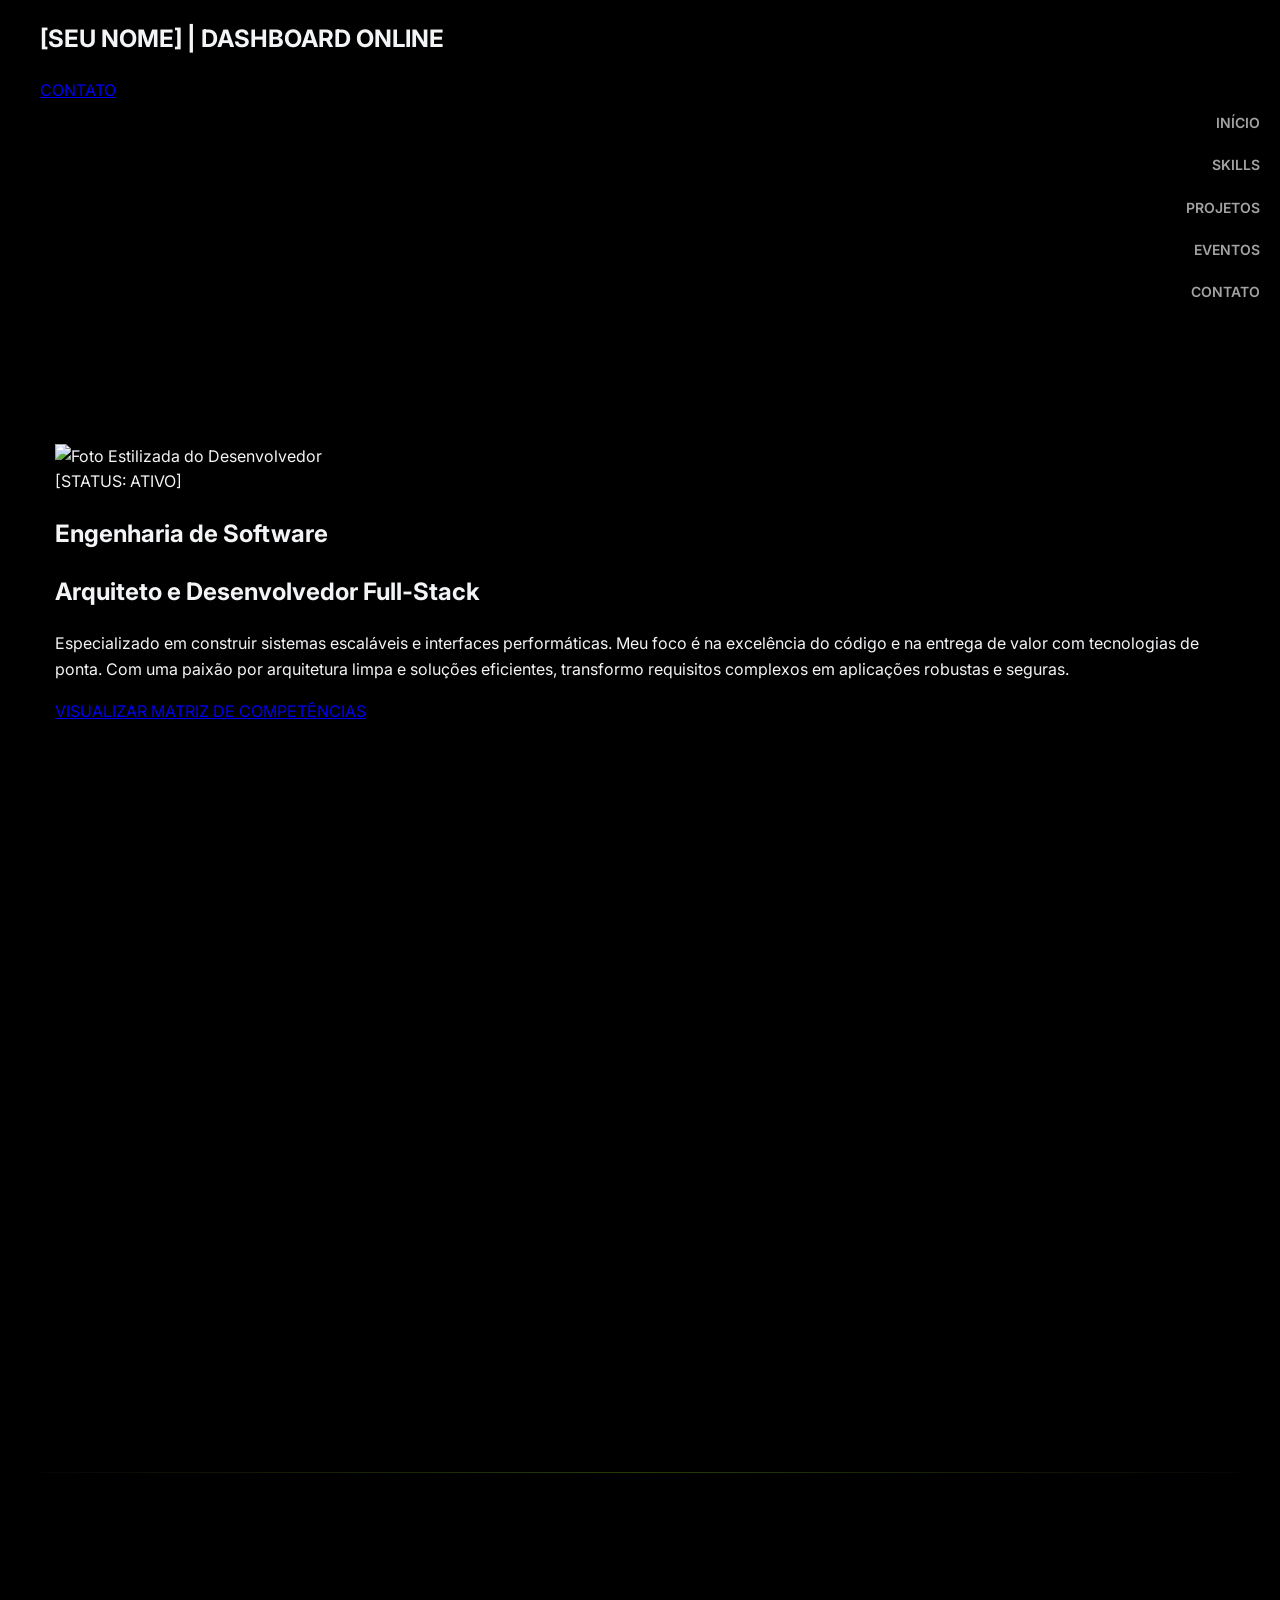
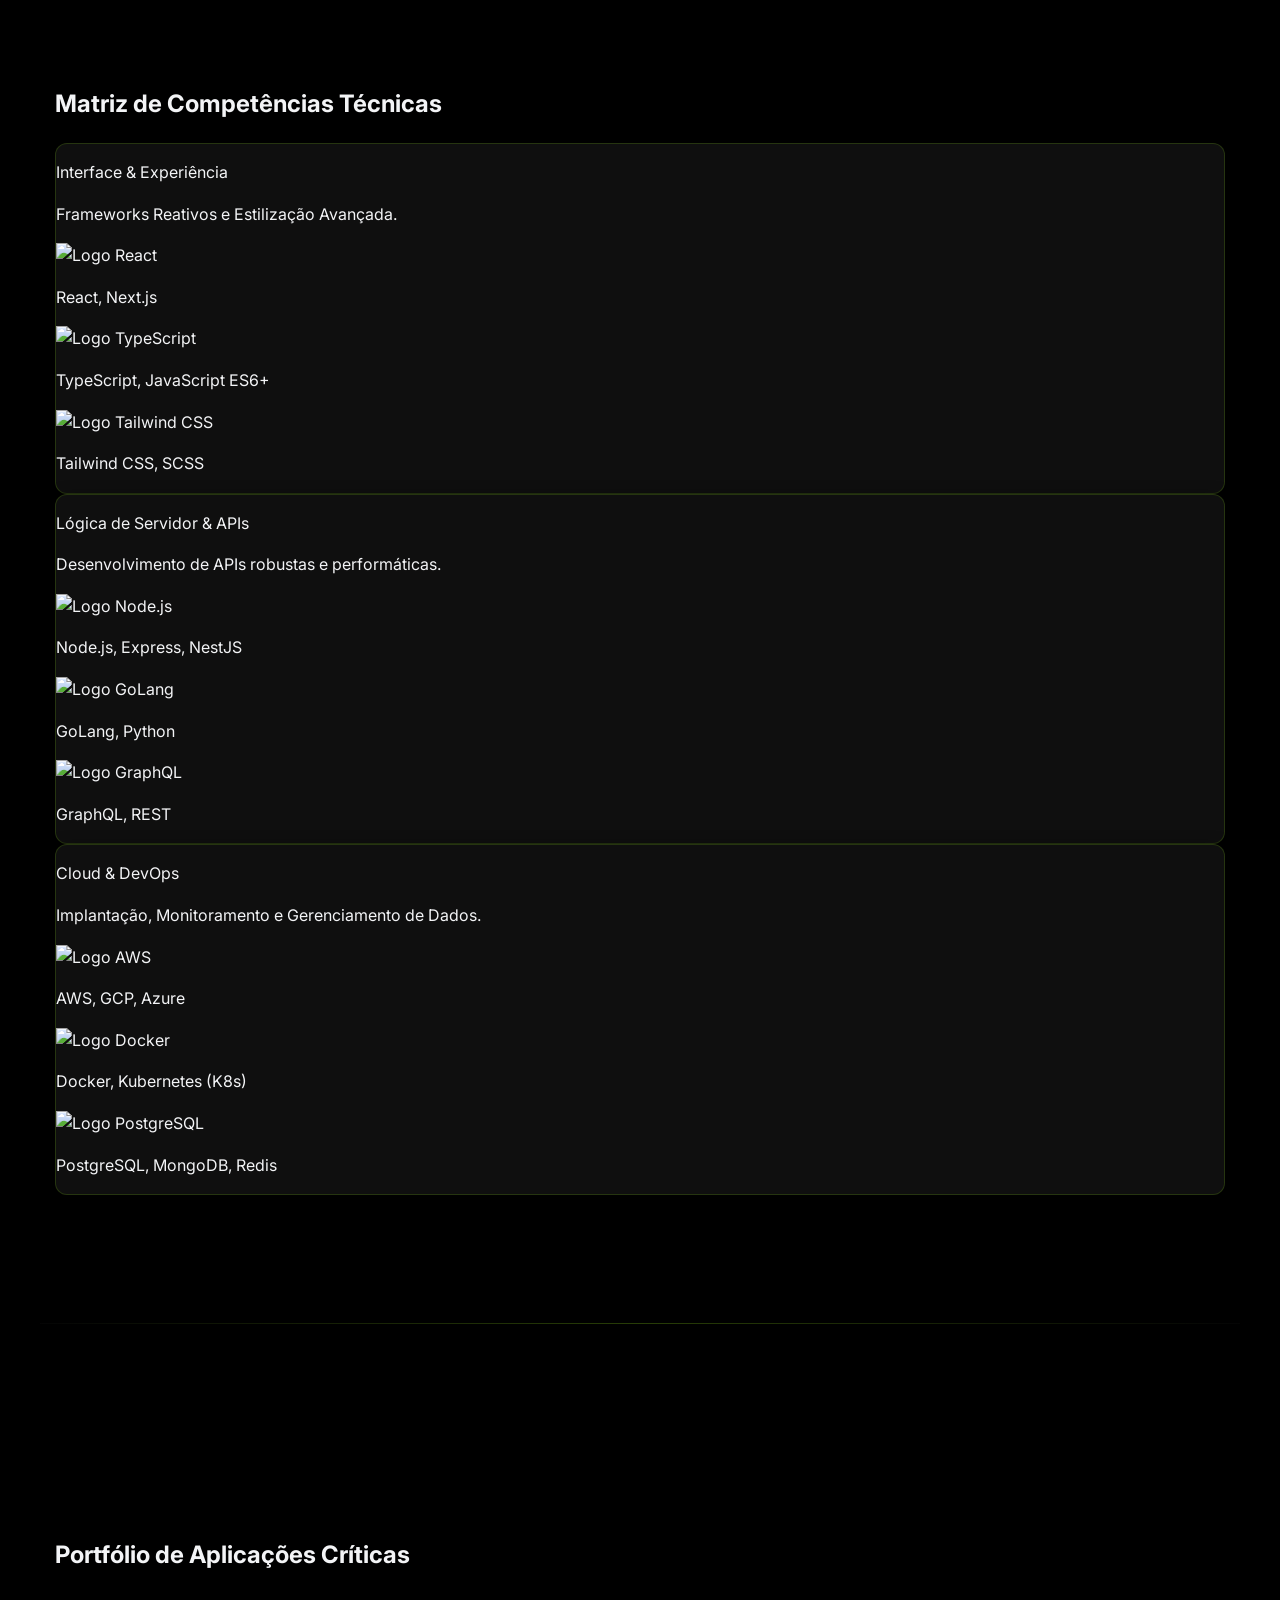
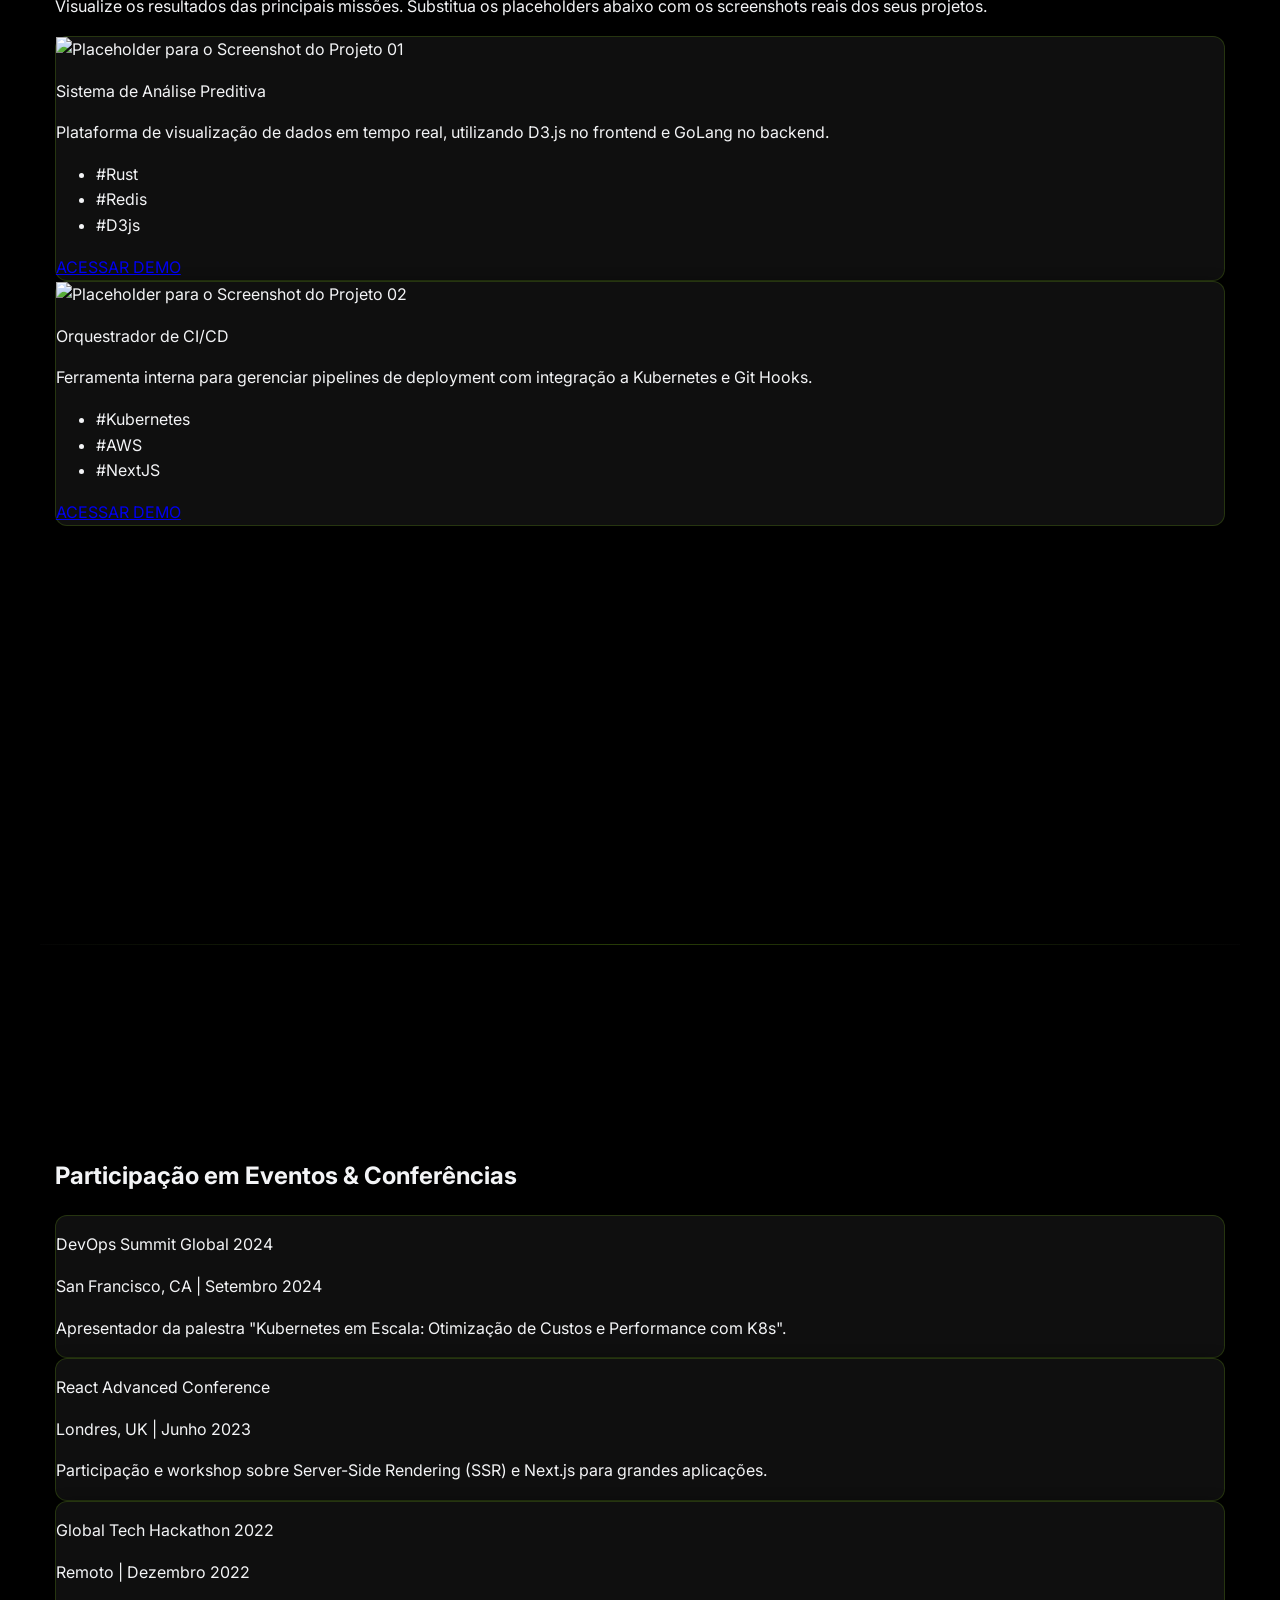
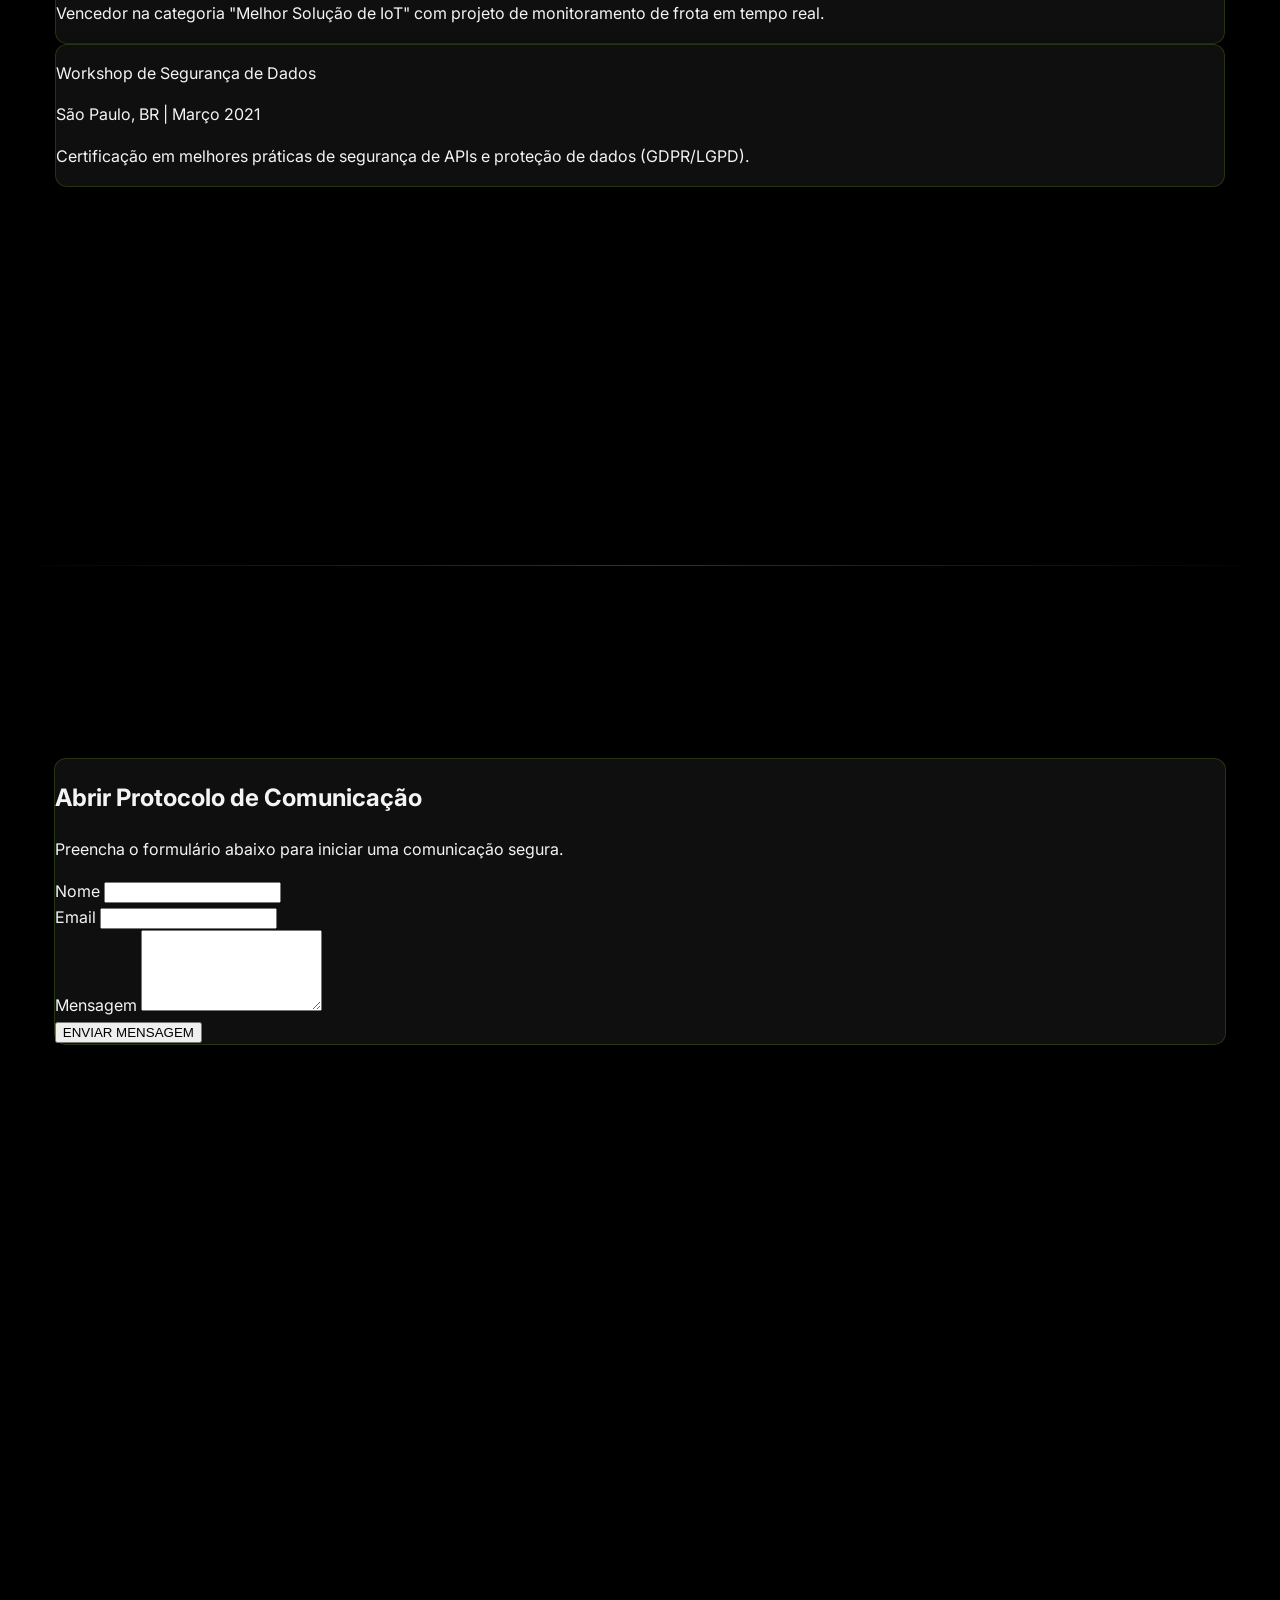
==== index.html @ 8cf6b031 "Create new index page for apps portfolio." ====
﻿<!DOCTYPE html>
<html lang="pt-BR" class="scroll-smooth">
<head>
    <meta charset="UTF-8">
    <meta name="viewport" content="width=device-width, initial-scale=1.0">
    <title>Neo-Dashboard Minimalista - [Seu Nome]</title>
    <!-- Carrega o Tailwind CSS CDN -->
    <script src="https://cdn.tailwindcss.com"></script>
    <!-- Configuração do Tailwind para Cores e Fonte Moderna -->
    <script>
        tailwind.config = {
            theme: {
                extend: {
                    colors: {
                        'bg-deep-black': '#000000',     // Fundo Principal (Preto Profundo)
                        'bg-card-dark': '#0F0F0F',      // Fundo do Card (Cinza Ultra Escuro)
                        'accent-lime': '#84CC16',       // Destaque Primário (Verde Limão Vívido)
                        'accent-yellow': '#FBBF24',     // Destaque Secundário (Âmbar/Dourado)
                        'text-light': '#F3F4F6',        // Texto Principal (Quase Branco)
                        'text-muted': '#A3A3A3',        // Texto Secundário/Muted
                    },
                    fontFamily: {
                        // Fonte clean e moderna
                        sans: ['Inter', 'sans-serif'],
                    },
                    boxShadow: {
                        // Sombra sutil para dar profundidade aos cards
                        'custom': '0 4px 15px rgba(0, 0, 0, 0.6)',
                        'lime-glow': '0 0 10px rgba(132, 204, 22, 0.5)',
                    },
                    keyframes: {
                        pulseEffect: {
                            '0%, 100%': { 'opacity': '1' },
                            '50%': { 'opacity': '0.7' },
                        },
                    },
                    animation: {
                        'pulse-slow': 'pulseEffect 4s cubic-bezier(0.4, 0, 0.6, 1) infinite',
                    }
                }
            }
        }
    </script>
    <!-- Carrega a fonte Inter do Google Fonts -->
    <link href="https://fonts.googleapis.com/css2?family=Inter:wght@300;400;700;900&display=swap" rel="stylesheet">
    <!-- Ícones Lucide (Ainda usados para ícones gerais de seção) -->
    <script src="https://unpkg.com/lucide@latest"></script>
    <style>
        /* Estilos Globais */
        body {
            font-family: 'Inter', sans-serif;
            background-color: #000000; /* Deep Black */
            color: #F3F4F6;
            line-height: 1.6;
            overflow-x: hidden;
        }

        /* Estilo para a Seção */
        .dashboard-section {
            min-height: 100vh;
            padding: 8rem 1rem 4rem 1rem;
            position: relative;
        }
        
        /* Contêiner de Conteúdo Central */
        .content-container {
            max-width: 1200px;
            width: 95%;
            margin: 0 auto;
        }

        /* Card Principal/Componente */
        .data-card {
            background-color: #0F0F0F; /* Card Dark */
            border: 1px solid rgba(132, 204, 22, 0.2); /* Lime border sutil */
            border-radius: 12px;
            box-shadow: 0 4px 15px rgba(0, 0, 0, 0.6);
            transition: transform 0.3s, box-shadow 0.3s;
        }
        .data-card:hover {
            transform: translateY(-2px);
            box-shadow: 0 6px 20px rgba(132, 204, 22, 0.5); /* Lime hover glow */
        }

        /* Destaque para Icones e Texto Principal */
        .accent-icon {
            color: #FBBF24; /* Amber */
        }

        /* Linha de separação */
        .divider {
            width: 100%;
            height: 1px;
            /* Gradiente usando as novas cores */
            background: linear-gradient(to right, #0F0F0F, #84CC16, #0F0F0F);
            opacity: 0.3;
            margin: 4rem 0;
        }
        
        /* Estilo do Menu Flutuante */
        .floating-menu-item {
            display: flex;
            align-items: center;
            justify-content: flex-end;
            padding: 8px 12px;
            margin-bottom: 4px;
            border-radius: 8px 0 0 8px;
            background-color: transparent;
            color: #A3A3A3;
            transition: background-color 0.3s, color 0.3s, transform 0.3s;
            cursor: pointer;
            text-decoration: none;
        }

        .floating-menu-item:hover, .floating-menu-item.active {
            background-color: #0F0F0F;
            color: #84CC16;
            transform: translateX(-5px);
            border-left: 3px solid #FBBF24;
        }
        .floating-menu-item span {
            font-size: 0.875rem; /* text-sm */
            font-weight: 600; /* semi-bold */
            margin-left: 8px;
            transition: color 0.3s;
        }

        /* Esconde o label no mobile */
        @media (max-width: 1024px) {
            .floating-menu-item span {
                display: none;
            }
        }
    </style>
</head>
<body class="bg-bg-deep-black text-text-light">

    <!-- CABEÇALHO/NAVEGAÇÃO FIXA -->
    <header class="fixed top-0 left-0 right-0 bg-bg-deep-black/95 backdrop-blur-sm border-b border-accent-lime/30 z-50 p-4 shadow-custom">
        <nav class="content-container mx-auto flex justify-between items-center px-4">
            <h1 class="text-xl font-extrabold text-accent-lime flex items-center space-x-2 animate-pulse-slow">
                <i data-lucide="shield-check" class="w-6 h-6"></i>
                <span>[SEU NOME] | DASHBOARD ONLINE</span>
            </h1>
            <a href="#contact-module" class="px-3 py-1 text-sm font-medium bg-accent-yellow/10 text-accent-yellow rounded-lg hover:bg-accent-yellow/30 transition duration-200 flex items-center space-x-1">
                <i data-lucide="corner-down-right" class="w-4 h-4"></i>
                <span>CONTATO</span>
            </a>
        </nav>
    </header>

    <!-- FLOATING NAVIGATION MENU (Lateral Direita) -->
    <nav id="floating-menu" class="fixed right-0 top-1/2 -translate-y-1/2 z-40 hidden lg:block bg-bg-deep-black/70 backdrop-blur-sm p-2 rounded-l-xl border-y border-l border-accent-lime/30 shadow-custom">
        <a href="#intro-module" class="floating-menu-item group" data-section="intro-module">
            <i data-lucide="aperture" class="w-5 h-5 group-hover:text-accent-yellow"></i>
            <span>INÍCIO</span>
        </a>
        <a href="#skills-module" class="floating-menu-item group" data-section="skills-module">
            <i data-lucide="area-chart" class="w-5 h-5 group-hover:text-accent-yellow"></i>
            <span>SKILLS</span>
        </a>
        <a href="#projects-module" class="floating-menu-item group" data-section="projects-module">
            <i data-lucide="layout-dashboard" class="w-5 h-5 group-hover:text-accent-yellow"></i>
            <span>PROJETOS</span>
        </a>
        <a href="#events-module" class="floating-menu-item group" data-section="events-module">
            <i data-lucide="calendar" class="w-5 h-5 group-hover:text-accent-yellow"></i>
            <span>EVENTOS</span>
        </a>
        <a href="#contact-module" class="floating-menu-item group" data-section="contact-module">
            <i data-lucide="send" class="w-5 h-5 group-hover:text-accent-yellow"></i>
            <span>CONTATO</span>
        </a>
    </nav>


    <!-- 1. INTRODUÇÃO (DISPLAY INTEGRADO E FOTO) -->
    <section id="intro-module" class="dashboard-section flex items-center justify-center pt-40">
        <div class="content-container">
            <div class="grid grid-cols-1 lg:grid-cols-12 gap-8 lg:gap-16 items-center">
                
                <!-- Coluna da Foto (4/12 na Lg) -->
                <div class="lg:col-span-4 flex justify-center lg:justify-start mb-8 lg:mb-0">
                    <!-- Placeholder de Foto Estilizada (Estilo Integrado) -->
                    <div class="relative w-64 h-80 bg-bg-card-dark p-3 border-4 border-accent-yellow/50 rounded-2xl shadow-lime-glow overflow-hidden rotate-1">
                        <!-- Imagem: Maior e com estilo integrado -->
                        <img src="https://placehold.co/256x320/0F0F0F/84CC16?text=FOTO%20INTEGRADA%0A%5BSEU%20PERFIL%5D" 
                             alt="Foto Estilizada do Desenvolvedor" 
                             class="w-full h-full object-cover rounded-xl opacity-90 transition duration-500 hover:scale-[1.02] hover:opacity-100" 
                             onerror="this.onerror=null; this.src='https://placehold.co/256x320/0F0F0F/A3A3A3?text=FOTO%20INDISPON%C3%8DVEL';">
                        <!-- Efeito de sobreposição ou "glitch" -->
                        <div class="absolute inset-0 border-4 border-accent-lime/50 rounded-2xl pointer-events-none transition duration-500 hover:border-accent-yellow"></div>
                    </div>
                </div>

                <!-- Coluna do Texto (8/12 na Lg) -->
                <div class="lg:col-span-8 lg:text-left text-center">
                    <span class="text-sm font-semibold uppercase tracking-widest text-accent-yellow animate-pulse-slow mb-4 block">
                        [STATUS: ATIVO]
                    </span>
                    <h2 class="text-5xl md:text-7xl font-black text-text-light mb-4 leading-tight">
                        Engenharia de Software
                    </h2>
                    <h1 class="text-2xl md:text-4xl font-light text-accent-lime mb-8">
                        Arquiteto e Desenvolvedor Full-Stack
                    </h1>
                    
                    <p class="text-lg text-text-muted mb-10 max-w-3xl lg:max-w-none">
                        Especializado em construir sistemas escaláveis e interfaces performáticas. Meu foco é na excelência do código e na entrega de valor com tecnologias de ponta. Com uma paixão por arquitetura limpa e soluções eficientes, transformo requisitos complexos em aplicações robustas e seguras.
                    </p>
                    
                    <a href="#skills-module" class="px-8 py-3 bg-accent-lime text-bg-deep-black font-bold rounded-full hover:bg-accent-lime/80 transition duration-300 shadow-xl shadow-accent-lime/30 flex items-center justify-center lg:justify-start space-x-2 w-max text-lg mx-auto lg:mx-0">
                        <i data-lucide="area-chart" class="w-6 h-6"></i>
                        <span>VISUALIZAR MATRIZ DE COMPETÊNCIAS</span>
                    </a>
                </div>
            </div>
        </div>
    </section>

    <!-- SEPARADOR -->
    <div class="content-container mx-auto px-4"><div class="divider"></div></div>

    <!-- 2. COMPETÊNCIAS (MATRIZ DE DADOS COM ÍCONES ESPECÍFICOS) -->
    <section id="skills-module" class="dashboard-section pt-0">
        <div class="content-container">
            <h2 class="text-3xl md:text-4xl font-bold text-accent-yellow mb-12 border-l-4 border-accent-lime pl-4">
                Matriz de Competências Técnicas
            </h2>
            
            <div class="grid grid-cols-1 md:grid-cols-2 lg:grid-cols-3 gap-8">
                
                <!-- Skill Set 1: Frontend/UI -->
                <div class="data-card p-6">
                    <p class="text-2xl font-extrabold text-accent-lime mb-4 flex items-center space-x-3">
                        <i data-lucide="layout-grid" class="w-7 h-7 text-accent-yellow"></i>
                        Interface & Experiência
                    </p>
                    <p class="text-text-muted mb-4 text-sm">Frameworks Reativos e Estilização Avançada.</p>
                    <div class="space-y-3 text-text-light text-base pl-0">
                        <!-- Ícones de Tecnologia: React, TypeScript, Tailwind -->
                        <div class="flex items-center space-x-3">
                            <!-- Placeholder Logo React (Ciano) - Fundo Card Dark (0F0F0F) -->
                            <img src="https://placehold.co/24x24/0F0F0F/61DAFB?text=R" alt="Logo React" class="w-6 h-6 rounded-full shadow-md">
                            <p>React, Next.js</p>
                        </div>
                        <div class="flex items-center space-x-3">
                            <!-- Placeholder Logo TypeScript (Azul Escuro) - Fundo Card Dark (0F0F0F) -->
                            <img src="https://placehold.co/24x24/0F0F0F/007ACC?text=TS" alt="Logo TypeScript" class="w-6 h-6 rounded-full shadow-md">
                            <p>TypeScript, JavaScript ES6+</p>
                        </div>
                        <div class="flex items-center space-x-3">
                            <!-- Placeholder Logo Tailwind CSS (Ciano Escuro) - Fundo Card Dark (0F0F0F) -->
                            <img src="https://placehold.co/24x24/0F0F0F/06B6D4?text=TW" alt="Logo Tailwind CSS" class="w-6 h-6 rounded-full shadow-md">
                            <p>Tailwind CSS, SCSS</p>
                        </div>
                    </div>
                </div>

                <!-- Skill Set 2: Backend/Logic -->
                <div class="data-card p-6">
                    <p class="text-2xl font-extrabold text-accent-lime mb-4 flex items-center space-x-3">
                        <i data-lucide="server" class="w-7 h-7 text-accent-yellow"></i>
                        Lógica de Servidor & APIs
                    </p>
                    <p class="text-text-muted mb-4 text-sm">Desenvolvimento de APIs robustas e performáticas.</p>
                    <div class="space-y-3 text-text-light text-base pl-0">
                        <!-- Ícones de Tecnologia: Node.js, GoLang, Python -->
                        <div class="flex items-center space-x-3">
                            <!-- Placeholder Logo Node.js (Verde) - Fundo Card Dark (0F0F0F) -->
                            <img src="https://placehold.co/24x24/0F0F0F/6DA55E?text=NODE" alt="Logo Node.js" class="w-6 h-6 rounded-full shadow-md">
                            <p>Node.js, Express, NestJS</p>
                        </div>
                        <div class="flex items-center space-x-3">
                            <!-- Placeholder Logo GoLang (Azul) - Fundo Card Dark (0F0F0F) -->
                            <img src="https://placehold.co/24x24/0F0F0F/00ADD8?text=GO" alt="Logo GoLang" class="w-6 h-6 rounded-full shadow-md">
                            <p>GoLang, Python</p>
                        </div>
                        <div class="flex items-center space-x-3">
                            <!-- Placeholder Logo GraphQL (Pink) - Fundo Card Dark (0F0F0F) -->
                            <img src="https://placehold.co/24x24/0F0F0F/E10098?text=QL" alt="Logo GraphQL" class="w-6 h-6 rounded-full shadow-md">
                            <p>GraphQL, REST</p>
                        </div>
                    </div>
                </div>

                <!-- Skill Set 3: Infra & Data -->
                <div class="data-card p-6">
                    <p class="text-2xl font-extrabold text-accent-lime mb-4 flex items-center space-x-3">
                        <i data-lucide="cloud-cog" class="w-7 h-7 text-accent-yellow"></i>
                        Cloud & DevOps
                    </p>
                    <p class="text-text-muted mb-4 text-sm">Implantação, Monitoramento e Gerenciamento de Dados.</p>
                    <div class="space-y-3 text-text-light text-base pl-0">
                        <!-- Ícones de Tecnologia: AWS, Docker, PostgreSQL -->
                        <div class="flex items-center space-x-3">
                            <!-- Placeholder Logo AWS (Laranja) - Fundo Card Dark (0F0F0F) -->
                            <img src="https://placehold.co/24x24/0F0F0F/FF9900?text=AWS" alt="Logo AWS" class="w-6 h-6 rounded-full shadow-md">
                            <p>AWS, GCP, Azure</p>
                        </div>
                        <div class="flex items-center space-x-3">
                            <!-- Placeholder Logo Docker (Azul) - Fundo Card Dark (0F0F0F) -->
                            <img src="https://placehold.co/24x24/0F0F0F/2496ED?text=D" alt="Logo Docker" class="w-6 h-6 rounded-full shadow-md">
                            <p>Docker, Kubernetes (K8s)</p>
                        </div>
                        <div class="flex items-center space-x-3">
                            <!-- Placeholder Logo PostgreSQL (Azul Escuro) - Fundo Card Dark (0F0F0F) -->
                            <img src="https://placehold.co/24x24/0F0F0F/336791?text=PG" alt="Logo PostgreSQL" class="w-6 h-6 rounded-full shadow-md">
                            <p>PostgreSQL, MongoDB, Redis</p>
                        </div>
                    </div>
                </div>
            </div>
        </div>
    </section>

    <!-- SEPARADOR -->
    <div class="content-container mx-auto px-4"><div class="divider"></div></div>

    <!-- 3. PROJETOS (VISUALIZAÇÃO DE PROJETOS) -->
    <section id="projects-module" class="dashboard-section pt-0">
        <div class="content-container">
            <h2 class="text-3xl md:text-4xl font-bold text-accent-yellow mb-12 border-l-4 border-accent-lime pl-4">
                Portfólio de Aplicações Críticas
            </h2>

            <p class="text-lg max-w-4xl text-text-muted mb-10">
                Visualize os resultados das principais missões. Substitua os placeholders abaixo com os screenshots reais dos seus projetos.
            </p>

            <div class="grid grid-cols-1 lg:grid-cols-2 gap-10">
                
                <!-- Projeto 1 com Screenshot Placeholder -->
                <div class="data-card p-6">
                    <div class="text-center mb-6">
                        <!-- Placeholder de Imagem para Screenshot -->
                        <img src="https://placehold.co/1000x560/0F0F0F/84CC16?text=SNAPSHOT%20PROJETO%20%2301%0A(Substituir%20por%20Print%20do%20Projeto)" 
                             alt="Placeholder para o Screenshot do Projeto 01" 
                             class="w-full h-auto border-2 border-accent-lime/50 rounded-lg object-cover shadow-custom">
                    </div>
                    
                    <p class="text-2xl font-bold text-accent-yellow mb-2 flex items-center space-x-2">
                        <i data-lucide="activity" class="w-6 h-6 text-accent-lime"></i>
                        Sistema de Análise Preditiva
                    </p>
                    <p class="text-text-muted text-sm my-2">
                        Plataforma de visualização de dados em tempo real, utilizando D3.js no frontend e GoLang no backend.
                    </p>
                    <ul class="flex space-x-3 text-xs text-text-muted mt-4">
                        <li class="bg-bg-card-dark border border-accent-lime/50 px-2 py-1 rounded-full text-accent-lime">#Rust</li>
                        <li class="bg-bg-card-dark border border-accent-lime/50 px-2 py-1 rounded-full text-accent-lime">#Redis</li>
                        <li class="bg-bg-card-dark border border-accent-lime/50 px-2 py-1 rounded-full text-accent-lime">#D3js</li>
                    </ul>
                    <a href="[Link do Projeto 1]" target="_blank" class="text-accent-lime text-base font-medium flex items-center space-x-1 hover:text-accent-lime/80 transition duration-300 mt-4">
                        <i data-lucide="external-link" class="w-4 h-4"></i> ACESSAR DEMO
                    </a>
                </div>
                
                <!-- Projeto 2 com Screenshot Placeholder -->
                <div class="data-card p-6">
                    <div class="text-center mb-6">
                        <!-- Placeholder de Imagem para Screenshot -->
                        <img src="https://placehold.co/1000x560/0F0F0F/FBBF24?text=SNAPSHOT%20PROJETO%20%2302%0A(Substituir%20por%20Print%20do%20Projeto)" 
                             alt="Placeholder para o Screenshot do Projeto 02" 
                             class="w-full h-auto border-2 border-accent-yellow/50 rounded-lg object-cover shadow-custom">
                    </div>
                    
                    <p class="text-2xl font-bold text-accent-yellow mb-2 flex items-center space-x-2">
                        <i data-lucide="code" class="w-6 h-6 text-accent-lime"></i>
                        Orquestrador de CI/CD
                    </p>
                    <p class="text-text-muted text-sm my-2">
                        Ferramenta interna para gerenciar pipelines de deployment com integração a Kubernetes e Git Hooks.
                    </p>
                    <ul class="flex space-x-3 text-xs text-text-muted mt-4">
                        <li class="bg-bg-card-dark border border-accent-lime/50 px-2 py-1 rounded-full text-accent-lime">#Kubernetes</li>
                        <li class="bg-bg-card-dark border border-accent-lime/50 px-2 py-1 rounded-full text-accent-lime">#AWS</li>
                        <li class="bg-bg-card-dark border border-accent-lime/50 px-2 py-1 rounded-full text-accent-lime">#NextJS</li>
                    </ul>
                    <a href="[Link do Projeto 2]" target="_blank" class="text-accent-lime text-base font-medium flex items-center space-x-1 hover:text-accent-lime/80 transition duration-300 mt-4">
                        <i data-lucide="external-link" class="w-4 h-4"></i> ACESSAR DEMO
                    </a>
                </div>
            </div>
        </div>
    </section>

    <!-- SEPARADOR -->
    <div class="content-container mx-auto px-4"><div class="divider"></div></div>

    <!-- 4. PARTICIPAÇÃO EM EVENTOS (NOVA SEÇÃO) -->
    <section id="events-module" class="dashboard-section pt-0">
        <div class="content-container">
            <h2 class="text-3xl md:text-4xl font-bold text-accent-yellow mb-12 border-l-4 border-accent-lime pl-4">
                Participação em Eventos & Conferências
            </h2>

            <div class="grid grid-cols-1 md:grid-cols-2 gap-8">
                
                <!-- Evento 1 -->
                <div class="data-card p-6 flex items-start space-x-4">
                    <i data-lucide="calendar-check" class="w-10 h-10 flex-shrink-0 text-accent-lime mt-1"></i>
                    <div>
                        <p class="text-xl font-bold text-text-light">DevOps Summit Global 2024</p>
                        <p class="text-text-muted text-sm mb-2">San Francisco, CA | Setembro 2024</p>
                        <p class="text-base text-text-muted">Apresentador da palestra "Kubernetes em Escala: Otimização de Custos e Performance com K8s".</p>
                    </div>
                </div>

                <!-- Evento 2 -->
                <div class="data-card p-6 flex items-start space-x-4">
                    <i data-lucide="calendar-check" class="w-10 h-10 flex-shrink-0 text-accent-lime mt-1"></i>
                    <div>
                        <p class="text-xl font-bold text-text-light">React Advanced Conference</p>
                        <p class="text-text-muted text-sm mb-2">Londres, UK | Junho 2023</p>
                        <p class="text-base text-text-muted">Participação e workshop sobre Server-Side Rendering (SSR) e Next.js para grandes aplicações.</p>
                    </div>
                </div>

                <!-- Evento 3 -->
                <div class="data-card p-6 flex items-start space-x-4">
                    <i data-lucide="calendar-check" class="w-10 h-10 flex-shrink-0 text-accent-lime mt-1"></i>
                    <div>
                        <p class="text-xl font-bold text-text-light">Global Tech Hackathon 2022</p>
                        <p class="text-text-muted text-sm mb-2">Remoto | Dezembro 2022</p>
                        <p class="text-base text-text-muted">Vencedor na categoria "Melhor Solução de IoT" com projeto de monitoramento de frota em tempo real.</p>
                    </div>
                </div>

                <!-- Evento 4 -->
                <div class="data-card p-6 flex items-start space-x-4">
                    <i data-lucide="calendar-check" class="w-10 h-10 flex-shrink-0 text-accent-lime mt-1"></i>
                    <div>
                        <p class="text-xl font-bold text-text-light">Workshop de Segurança de Dados</p>
                        <p class="text-text-muted text-sm mb-2">São Paulo, BR | Março 2021</p>
                        <p class="text-base text-text-muted">Certificação em melhores práticas de segurança de APIs e proteção de dados (GDPR/LGPD).</p>
                    </div>
                </div>

            </div>
        </div>
    </section>

    <!-- SEPARADOR -->
    <div class="content-container mx-auto px-4"><div class="divider"></div></div>

    <!-- 5. CONTATO (MÓDULO DE CONTATO) -->
    <section id="contact-module" class="dashboard-section min-h-screen flex flex-col justify-center items-center pt-0">
        <div class="content-container w-full max-w-2xl p-8 md:p-10 data-card text-center">
            
            <h2 class="text-3xl md:text-4xl font-bold text-accent-yellow mb-8 flex items-center justify-center space-x-3">
                <i data-lucide="send" class="w-8 h-8 text-accent-lime"></i>
                <span>Abrir Protocolo de Comunicação</span>
            </h2>
            
            <p class="text-text-muted mb-8">
                Preencha o formulário abaixo para iniciar uma comunicação segura.
            </p>

            <form id="contact-form" class="space-y-4 text-left">
                <div>
                    <label for="c_name" class="block text-sm font-medium text-text-muted mb-1">Nome</label>
                    <input type="text" id="c_name" name="name" required
                           class="w-full px-4 py-3 bg-bg-deep-black border border-accent-lime/50 focus:ring-accent-lime focus:border-accent-lime text-text-light placeholder-text-muted rounded-lg">
                </div>
                <div>
                    <label for="c_email" class="block text-sm font-medium text-text-muted mb-1">Email</label>
                    <input type="email" id="c_email" name="email" required
                           class="w-full px-4 py-3 bg-bg-deep-black border border-accent-lime/50 focus:ring-accent-lime focus:border-accent-lime text-text-light placeholder-text-muted rounded-lg">
                </div>
                <div>
                    <label for="c_message" class="block text-sm font-medium text-text-muted mb-1">Mensagem</label>
                    <textarea id="c_message" name="message" rows="5" required
                              class="w-full px-4 py-3 bg-bg-deep-black border border-accent-lime/50 focus:ring-accent-lime focus:border-accent-lime text-text-light placeholder-text-muted rounded-lg"></textarea>
                </div>
                <button type="submit" id="submit-button" class="px-6 py-3 bg-accent-lime text-bg-deep-black font-bold rounded-lg hover:bg-accent-lime/80 transition duration-300 shadow-xl shadow-accent-lime/30 w-full flex items-center justify-center space-x-2 text-lg mt-6">
                    <i data-lucide="send-check" class="w-6 h-6"></i>
                    <span>ENVIAR MENSAGEM</span>
                </button>
            </form>

            <div id="form-message" class="mt-8 p-4 text-center font-bold text-base bg-accent-yellow/20 text-accent-yellow border border-accent-yellow hidden rounded-lg"></div>
        </div>
    </section>
    
    <!-- Script JavaScript para a Lógica de Simulação e Navegação Flutuante -->
    <script>
        // Inicializa os ícones Lucide
        lucide.createIcons();
        
        // 1. Lógica de Simulação de Envio de Formulário de Contato
        document.getElementById('contact-form').addEventListener('submit', function(e) {
            e.preventDefault();
            const submitButton = document.getElementById('submit-button');
            const formMessage = document.getElementById('form-message');

            submitButton.disabled = true;
            submitButton.innerHTML = '<i data-lucide="loader-2" class="w-6 h-6 animate-spin"></i> PROCESSANDO TRANSMISSÃO...';
            lucide.createIcons(); 

            // Simula o processamento do envio
            setTimeout(() => {
                submitButton.disabled = false;
                submitButton.innerHTML = '<i data-lucide="send-check" class="w-6 h-6"></i> <span>ENVIAR MENSAGEM</span>';
                lucide.createIcons(); 
                
                const txID = 'MSG-' + Math.random().toString(36).substring(2, 6).toUpperCase();

                // Simulação de sucesso
                formMessage.classList.remove('hidden');
                formMessage.textContent = `[SUCCESS] Mensagem enviada com sucesso. ID: ${txID}.`;
                
                // Limpa o formulário após o envio
                document.getElementById('contact-form').reset();

                // Esconde a mensagem após 7 segundos
                setTimeout(() => {
                    formMessage.classList.add('hidden');
                }, 7000);

            }, 2000); // 2 segundos para simular a transmissão
        });

        // 2. Configurações de Rolagem Suave (Scroll)
        document.querySelectorAll('a[href^="#"]').forEach(anchor => {
            anchor.addEventListener('click', function (e) {
                e.preventDefault();
                // Usa offset para contabilizar a altura do header fixo
                const targetId = this.getAttribute('href').substring(1);
                const targetElement = document.getElementById(targetId);
                const headerHeight = document.querySelector('header').offsetHeight;

                if (targetElement) {
                    window.scrollTo({
                        top: targetElement.offsetTop - headerHeight - 10, // 10px de padding extra
                        behavior: 'smooth'
                    });
                }
            });
        });


        // 3. Lógica do Menu Flutuante (Highlight da seção ativa)
        const sections = document.querySelectorAll('.dashboard-section');
        const navLinks = document.querySelectorAll('#floating-menu a');

        function updateFloatingMenu() {
            let current = 'intro-module';
            const headerHeight = document.querySelector('header').offsetHeight;

            sections.forEach(section => {
                // Ponto de detecção: 50 pixels abaixo do topo da seção
                const sectionTop = section.offsetTop - headerHeight - 50; 
                const sectionBottom = sectionTop + section.offsetHeight;

                if (window.scrollY >= sectionTop && window.scrollY < sectionBottom) {
                    current = section.getAttribute('id');
                }
            });

            navLinks.forEach(link => {
                link.classList.remove('active');
                if (link.getAttribute('data-section') === current) {
                    link.classList.add('active');
                }
            });
        }

        window.addEventListener('scroll', updateFloatingMenu);
        // Garante que o estado inicial do menu esteja correto ao carregar a página
        updateFloatingMenu(); 
    </script>
</body>
</html>
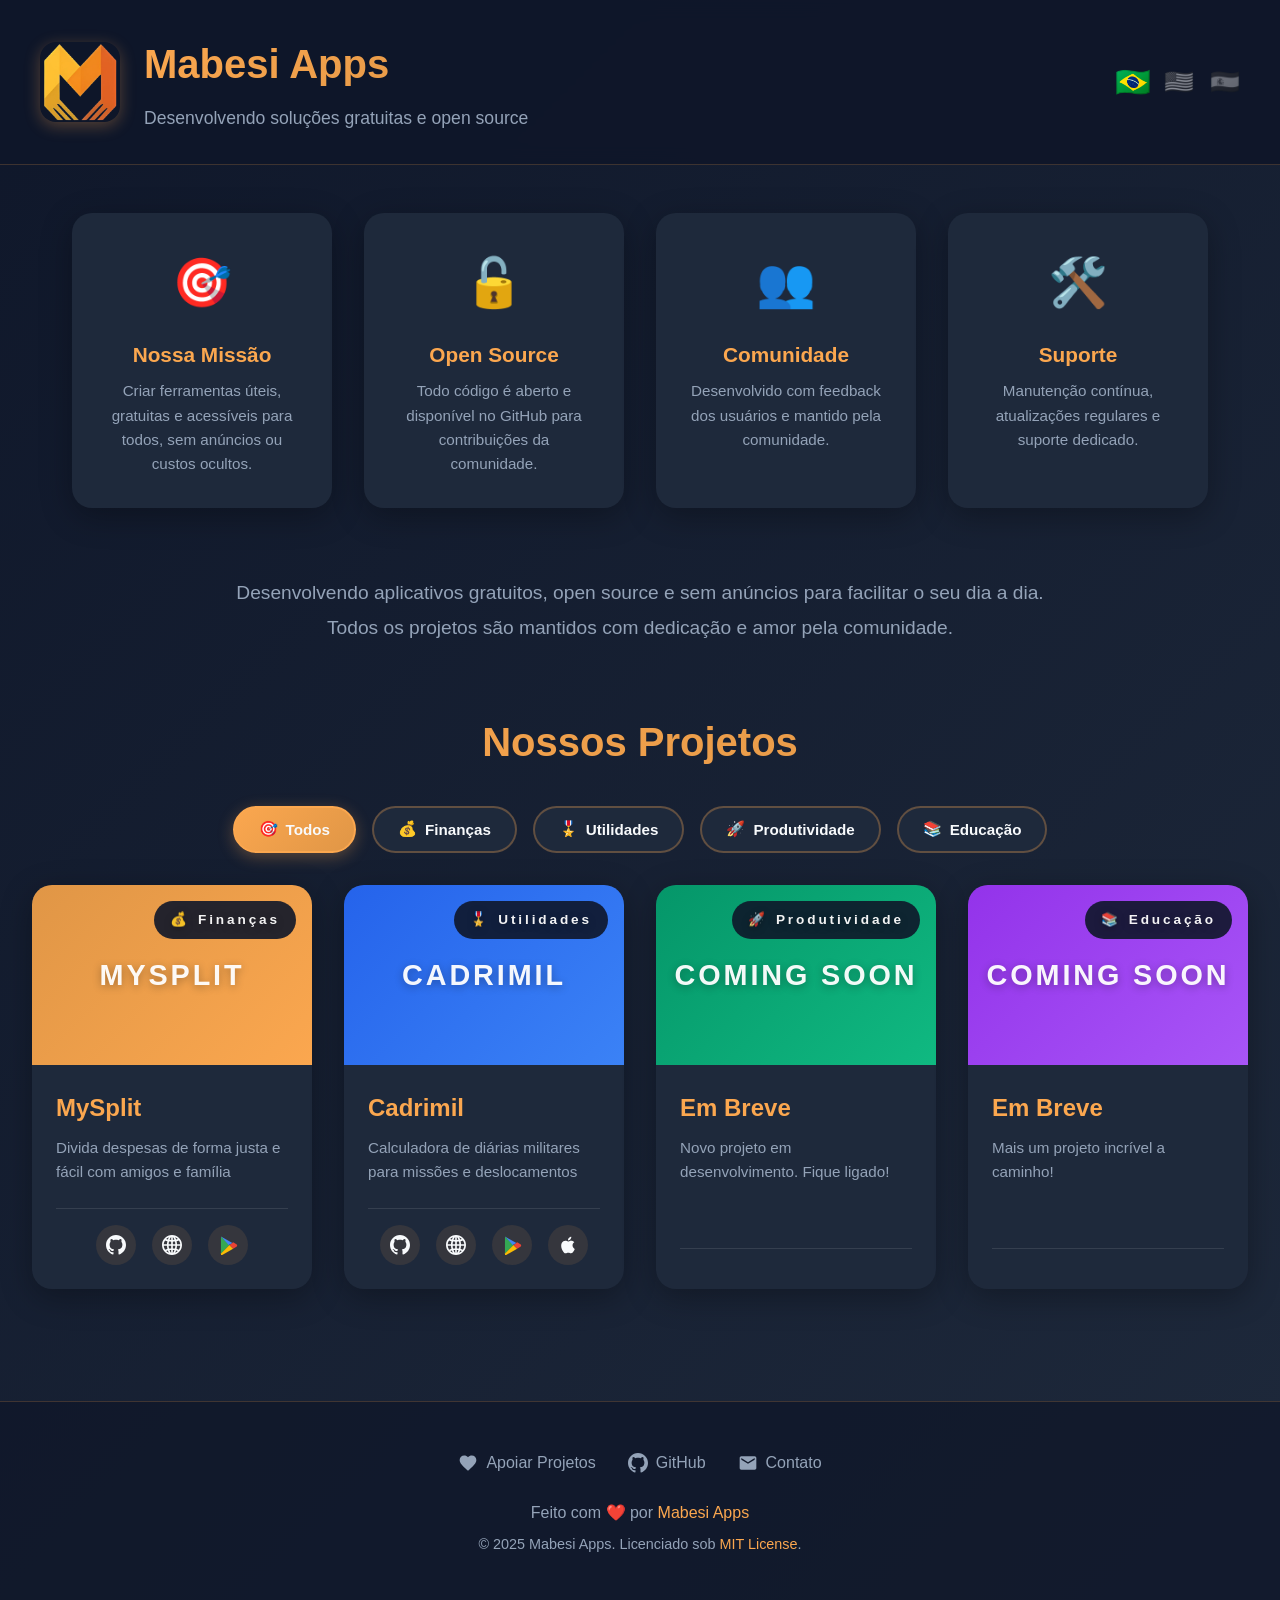
==== commit 0fa2ab88: "Refine portfolio page: optimize JSON structure, improve spacing, and enhance placeholder styling" ====
--- a/index.html
+++ b/index.html
@@ -1,574 +1,129 @@
 ﻿<!DOCTYPE html>
-<html lang="pt-BR" class="scroll-smooth">
+<html lang="pt-BR">
+
 <head>
     <meta charset="UTF-8">
     <meta name="viewport" content="width=device-width, initial-scale=1.0">
-    <title>Neo-Dashboard Minimalista - [Seu Nome]</title>
-    <!-- Carrega o Tailwind CSS CDN -->
-    <script src="https://cdn.tailwindcss.com"></script>
-    <!-- Configuração do Tailwind para Cores e Fonte Moderna -->
-    <script>
-        tailwind.config = {
-            theme: {
-                extend: {
-                    colors: {
-                        'bg-deep-black': '#000000',     // Fundo Principal (Preto Profundo)
-                        'bg-card-dark': '#0F0F0F',      // Fundo do Card (Cinza Ultra Escuro)
-                        'accent-lime': '#84CC16',       // Destaque Primário (Verde Limão Vívido)
-                        'accent-yellow': '#FBBF24',     // Destaque Secundário (Âmbar/Dourado)
-                        'text-light': '#F3F4F6',        // Texto Principal (Quase Branco)
-                        'text-muted': '#A3A3A3',        // Texto Secundário/Muted
-                    },
-                    fontFamily: {
-                        // Fonte clean e moderna
-                        sans: ['Inter', 'sans-serif'],
-                    },
-                    boxShadow: {
-                        // Sombra sutil para dar profundidade aos cards
-                        'custom': '0 4px 15px rgba(0, 0, 0, 0.6)',
-                        'lime-glow': '0 0 10px rgba(132, 204, 22, 0.5)',
-                    },
-                    keyframes: {
-                        pulseEffect: {
-                            '0%, 100%': { 'opacity': '1' },
-                            '50%': { 'opacity': '0.7' },
-                        },
-                    },
-                    animation: {
-                        'pulse-slow': 'pulseEffect 4s cubic-bezier(0.4, 0, 0.6, 1) infinite',
-                    }
-                }
-            }
-        }
-    </script>
-    <!-- Carrega a fonte Inter do Google Fonts -->
-    <link href="https://fonts.googleapis.com/css2?family=Inter:wght@300;400;700;900&display=swap" rel="stylesheet">
-    <!-- Ícones Lucide (Ainda usados para ícones gerais de seção) -->
-    <script src="https://unpkg.com/lucide@latest"></script>
-    <style>
-        /* Estilos Globais */
-        body {
-            font-family: 'Inter', sans-serif;
-            background-color: #000000; /* Deep Black */
-            color: #F3F4F6;
-            line-height: 1.6;
-            overflow-x: hidden;
-        }
+    <meta name="description" content="Mabesi Apps - Desenvolvendo aplicativos gratuitos e open source">
+    <meta name="keywords" content="apps, open source, gratuito, MySplit, Cadrimil">
+    <meta name="author" content="Mabesi Apps">
+    <title>Mabesi Apps - Portfolio de Projetos Open Source</title>
+    <link rel="icon" type="image/x-icon" href="img/favicon.ico">
+    <link rel="stylesheet" href="css/styles.css">
+</head>
 
-        /* Estilo para a Seção */
-        .dashboard-section {
-            min-height: 100vh;
-            padding: 8rem 1rem 4rem 1rem;
-            position: relative;
-        }
-        
-        /* Contêiner de Conteúdo Central */
-        .content-container {
-            max-width: 1200px;
-            width: 95%;
-            margin: 0 auto;
-        }
-
-        /* Card Principal/Componente */
-        .data-card {
-            background-color: #0F0F0F; /* Card Dark */
-            border: 1px solid rgba(132, 204, 22, 0.2); /* Lime border sutil */
-            border-radius: 12px;
-            box-shadow: 0 4px 15px rgba(0, 0, 0, 0.6);
-            transition: transform 0.3s, box-shadow 0.3s;
-        }
-        .data-card:hover {
-            transform: translateY(-2px);
-            box-shadow: 0 6px 20px rgba(132, 204, 22, 0.5); /* Lime hover glow */
-        }
-
-        /* Destaque para Icones e Texto Principal */
-        .accent-icon {
-            color: #FBBF24; /* Amber */
-        }
-
-        /* Linha de separação */
-        .divider {
-            width: 100%;
-            height: 1px;
-            /* Gradiente usando as novas cores */
-            background: linear-gradient(to right, #0F0F0F, #84CC16, #0F0F0F);
-            opacity: 0.3;
-            margin: 4rem 0;
-        }
-        
-        /* Estilo do Menu Flutuante */
-        .floating-menu-item {
-            display: flex;
-            align-items: center;
-            justify-content: flex-end;
-            padding: 8px 12px;
-            margin-bottom: 4px;
-            border-radius: 8px 0 0 8px;
-            background-color: transparent;
-            color: #A3A3A3;
-            transition: background-color 0.3s, color 0.3s, transform 0.3s;
-            cursor: pointer;
-            text-decoration: none;
-        }
-
-        .floating-menu-item:hover, .floating-menu-item.active {
-            background-color: #0F0F0F;
-            color: #84CC16;
-            transform: translateX(-5px);
-            border-left: 3px solid #FBBF24;
-        }
-        .floating-menu-item span {
-            font-size: 0.875rem; /* text-sm */
-            font-weight: 600; /* semi-bold */
-            margin-left: 8px;
-            transition: color 0.3s;
-        }
-
-        /* Esconde o label no mobile */
-        @media (max-width: 1024px) {
-            .floating-menu-item span {
-                display: none;
-            }
-        }
-    </style>
-</head>
-<body class="bg-bg-deep-black text-text-light">
-
-    <!-- CABEÇALHO/NAVEGAÇÃO FIXA -->
-    <header class="fixed top-0 left-0 right-0 bg-bg-deep-black/95 backdrop-blur-sm border-b border-accent-lime/30 z-50 p-4 shadow-custom">
-        <nav class="content-container mx-auto flex justify-between items-center px-4">
-            <h1 class="text-xl font-extrabold text-accent-lime flex items-center space-x-2 animate-pulse-slow">
-                <i data-lucide="shield-check" class="w-6 h-6"></i>
-                <span>[SEU NOME] | DASHBOARD ONLINE</span>
-            </h1>
-            <a href="#contact-module" class="px-3 py-1 text-sm font-medium bg-accent-yellow/10 text-accent-yellow rounded-lg hover:bg-accent-yellow/30 transition duration-200 flex items-center space-x-1">
-                <i data-lucide="corner-down-right" class="w-4 h-4"></i>
-                <span>CONTATO</span>
-            </a>
-        </nav>
+<body>
+    <header>
+        <div class="header-wrapper">
+            <div class="header-content">
+                <img src="img/mabesiapps_logo.png" alt="Mabesi Apps Logo" class="logo-img">
+                <div>
+                    <div class="logo">Mabesi Apps</div>
+                    <div class="tagline" data-i18n="tagline">Desenvolvendo soluções gratuitas e open source</div>
+                </div>
+            </div>
+            <div class="language-switcher">
+                <span class="lang-flag" data-lang="pt" title="Português">🇧🇷</span>
+                <span class="lang-flag" data-lang="en" title="English">🇺🇸</span>
+                <span class="lang-flag" data-lang="es" title="Español">🇪🇸</span>
+            </div>
+        </div>
     </header>
 
-    <!-- FLOATING NAVIGATION MENU (Lateral Direita) -->
-    <nav id="floating-menu" class="fixed right-0 top-1/2 -translate-y-1/2 z-40 hidden lg:block bg-bg-deep-black/70 backdrop-blur-sm p-2 rounded-l-xl border-y border-l border-accent-lime/30 shadow-custom">
-        <a href="#intro-module" class="floating-menu-item group" data-section="intro-module">
-            <i data-lucide="aperture" class="w-5 h-5 group-hover:text-accent-yellow"></i>
-            <span>INÍCIO</span>
-        </a>
-        <a href="#skills-module" class="floating-menu-item group" data-section="skills-module">
-            <i data-lucide="area-chart" class="w-5 h-5 group-hover:text-accent-yellow"></i>
-            <span>SKILLS</span>
-        </a>
-        <a href="#projects-module" class="floating-menu-item group" data-section="projects-module">
-            <i data-lucide="layout-dashboard" class="w-5 h-5 group-hover:text-accent-yellow"></i>
-            <span>PROJETOS</span>
-        </a>
-        <a href="#events-module" class="floating-menu-item group" data-section="events-module">
-            <i data-lucide="calendar" class="w-5 h-5 group-hover:text-accent-yellow"></i>
-            <span>EVENTOS</span>
-        </a>
-        <a href="#contact-module" class="floating-menu-item group" data-section="contact-module">
-            <i data-lucide="send" class="w-5 h-5 group-hover:text-accent-yellow"></i>
-            <span>CONTATO</span>
-        </a>
-    </nav>
-
-
-    <!-- 1. INTRODUÇÃO (DISPLAY INTEGRADO E FOTO) -->
-    <section id="intro-module" class="dashboard-section flex items-center justify-center pt-40">
-        <div class="content-container">
-            <div class="grid grid-cols-1 lg:grid-cols-12 gap-8 lg:gap-16 items-center">
-                
-                <!-- Coluna da Foto (4/12 na Lg) -->
-                <div class="lg:col-span-4 flex justify-center lg:justify-start mb-8 lg:mb-0">
-                    <!-- Placeholder de Foto Estilizada (Estilo Integrado) -->
-                    <div class="relative w-64 h-80 bg-bg-card-dark p-3 border-4 border-accent-yellow/50 rounded-2xl shadow-lime-glow overflow-hidden rotate-1">
-                        <!-- Imagem: Maior e com estilo integrado -->
-                        <img src="https://placehold.co/256x320/0F0F0F/84CC16?text=FOTO%20INTEGRADA%0A%5BSEU%20PERFIL%5D" 
-                             alt="Foto Estilizada do Desenvolvedor" 
-                             class="w-full h-full object-cover rounded-xl opacity-90 transition duration-500 hover:scale-[1.02] hover:opacity-100" 
-                             onerror="this.onerror=null; this.src='https://placehold.co/256x320/0F0F0F/A3A3A3?text=FOTO%20INDISPON%C3%8DVEL';">
-                        <!-- Efeito de sobreposição ou "glitch" -->
-                        <div class="absolute inset-0 border-4 border-accent-lime/50 rounded-2xl pointer-events-none transition duration-500 hover:border-accent-yellow"></div>
-                    </div>
-                </div>
-
-                <!-- Coluna do Texto (8/12 na Lg) -->
-                <div class="lg:col-span-8 lg:text-left text-center">
-                    <span class="text-sm font-semibold uppercase tracking-widest text-accent-yellow animate-pulse-slow mb-4 block">
-                        [STATUS: ATIVO]
-                    </span>
-                    <h2 class="text-5xl md:text-7xl font-black text-text-light mb-4 leading-tight">
-                        Engenharia de Software
-                    </h2>
-                    <h1 class="text-2xl md:text-4xl font-light text-accent-lime mb-8">
-                        Arquiteto e Desenvolvedor Full-Stack
-                    </h1>
-                    
-                    <p class="text-lg text-text-muted mb-10 max-w-3xl lg:max-w-none">
-                        Especializado em construir sistemas escaláveis e interfaces performáticas. Meu foco é na excelência do código e na entrega de valor com tecnologias de ponta. Com uma paixão por arquitetura limpa e soluções eficientes, transformo requisitos complexos em aplicações robustas e seguras.
-                    </p>
-                    
-                    <a href="#skills-module" class="px-8 py-3 bg-accent-lime text-bg-deep-black font-bold rounded-full hover:bg-accent-lime/80 transition duration-300 shadow-xl shadow-accent-lime/30 flex items-center justify-center lg:justify-start space-x-2 w-max text-lg mx-auto lg:mx-0">
-                        <i data-lucide="area-chart" class="w-6 h-6"></i>
-                        <span>VISUALIZAR MATRIZ DE COMPETÊNCIAS</span>
-                    </a>
-                </div>
+    <!-- About Cards (without title) -->
+    <section class="about-section">
+        <div class="about-content">
+            <div class="about-card">
+                <div class="about-icon">🎯</div>
+                <h3 data-i18n="aboutMission">Nossa Missão</h3>
+                <p data-i18n="aboutMissionText">
+                    Criar ferramentas úteis, gratuitas e acessíveis para todos, sem anúncios ou custos ocultos.
+                </p>
+            </div>
+            <div class="about-card">
+                <div class="about-icon">🔓</div>
+                <h3 data-i18n="aboutOpenSource">Open Source</h3>
+                <p data-i18n="aboutOpenSourceText">
+                    Todo código é aberto e disponível no GitHub para contribuições da comunidade.
+                </p>
+            </div>
+            <div class="about-card">
+                <div class="about-icon">👥</div>
+                <h3 data-i18n="aboutCommunity">Comunidade</h3>
+                <p data-i18n="aboutCommunityText">
+                    Desenvolvido com feedback dos usuários e mantido pela comunidade.
+                </p>
+            </div>
+            <div class="about-card">
+                <div class="about-icon">🛠️</div>
+                <h3 data-i18n="aboutSupport">Suporte</h3>
+                <p data-i18n="aboutSupportText">
+                    Manutenção contínua, atualizações regulares e suporte dedicado.
+                </p>
             </div>
         </div>
     </section>
 
-    <!-- SEPARADOR -->
-    <div class="content-container mx-auto px-4"><div class="divider"></div></div>
+    <!-- Hero Text (without title) -->
+    <section class="hero-text">
+        <p data-i18n="heroText">
+            Desenvolvendo aplicativos gratuitos, open source e sem anúncios para facilitar o seu dia a dia.
+            Todos os projetos são mantidos com dedicação e amor pela comunidade.
+        </p>
+    </section>
 
-    <!-- 2. COMPETÊNCIAS (MATRIZ DE DADOS COM ÍCONES ESPECÍFICOS) -->
-    <section id="skills-module" class="dashboard-section pt-0">
-        <div class="content-container">
-            <h2 class="text-3xl md:text-4xl font-bold text-accent-yellow mb-12 border-l-4 border-accent-lime pl-4">
-                Matriz de Competências Técnicas
-            </h2>
-            
-            <div class="grid grid-cols-1 md:grid-cols-2 lg:grid-cols-3 gap-8">
-                
-                <!-- Skill Set 1: Frontend/UI -->
-                <div class="data-card p-6">
-                    <p class="text-2xl font-extrabold text-accent-lime mb-4 flex items-center space-x-3">
-                        <i data-lucide="layout-grid" class="w-7 h-7 text-accent-yellow"></i>
-                        Interface & Experiência
-                    </p>
-                    <p class="text-text-muted mb-4 text-sm">Frameworks Reativos e Estilização Avançada.</p>
-                    <div class="space-y-3 text-text-light text-base pl-0">
-                        <!-- Ícones de Tecnologia: React, TypeScript, Tailwind -->
-                        <div class="flex items-center space-x-3">
-                            <!-- Placeholder Logo React (Ciano) - Fundo Card Dark (0F0F0F) -->
-                            <img src="https://placehold.co/24x24/0F0F0F/61DAFB?text=R" alt="Logo React" class="w-6 h-6 rounded-full shadow-md">
-                            <p>React, Next.js</p>
-                        </div>
-                        <div class="flex items-center space-x-3">
-                            <!-- Placeholder Logo TypeScript (Azul Escuro) - Fundo Card Dark (0F0F0F) -->
-                            <img src="https://placehold.co/24x24/0F0F0F/007ACC?text=TS" alt="Logo TypeScript" class="w-6 h-6 rounded-full shadow-md">
-                            <p>TypeScript, JavaScript ES6+</p>
-                        </div>
-                        <div class="flex items-center space-x-3">
-                            <!-- Placeholder Logo Tailwind CSS (Ciano Escuro) - Fundo Card Dark (0F0F0F) -->
-                            <img src="https://placehold.co/24x24/0F0F0F/06B6D4?text=TW" alt="Logo Tailwind CSS" class="w-6 h-6 rounded-full shadow-md">
-                            <p>Tailwind CSS, SCSS</p>
-                        </div>
-                    </div>
-                </div>
+    <!-- Projects Section (with title and filters) -->
+    <section class="projects-section">
+        <h2 class="section-title" data-i18n="projectsTitle">Nossos Projetos</h2>
 
-                <!-- Skill Set 2: Backend/Logic -->
-                <div class="data-card p-6">
-                    <p class="text-2xl font-extrabold text-accent-lime mb-4 flex items-center space-x-3">
-                        <i data-lucide="server" class="w-7 h-7 text-accent-yellow"></i>
-                        Lógica de Servidor & APIs
-                    </p>
-                    <p class="text-text-muted mb-4 text-sm">Desenvolvimento de APIs robustas e performáticas.</p>
-                    <div class="space-y-3 text-text-light text-base pl-0">
-                        <!-- Ícones de Tecnologia: Node.js, GoLang, Python -->
-                        <div class="flex items-center space-x-3">
-                            <!-- Placeholder Logo Node.js (Verde) - Fundo Card Dark (0F0F0F) -->
-                            <img src="https://placehold.co/24x24/0F0F0F/6DA55E?text=NODE" alt="Logo Node.js" class="w-6 h-6 rounded-full shadow-md">
-                            <p>Node.js, Express, NestJS</p>
-                        </div>
-                        <div class="flex items-center space-x-3">
-                            <!-- Placeholder Logo GoLang (Azul) - Fundo Card Dark (0F0F0F) -->
-                            <img src="https://placehold.co/24x24/0F0F0F/00ADD8?text=GO" alt="Logo GoLang" class="w-6 h-6 rounded-full shadow-md">
-                            <p>GoLang, Python</p>
-                        </div>
-                        <div class="flex items-center space-x-3">
-                            <!-- Placeholder Logo GraphQL (Pink) - Fundo Card Dark (0F0F0F) -->
-                            <img src="https://placehold.co/24x24/0F0F0F/E10098?text=QL" alt="Logo GraphQL" class="w-6 h-6 rounded-full shadow-md">
-                            <p>GraphQL, REST</p>
-                        </div>
-                    </div>
-                </div>
+        <!-- Category Filters -->
+        <div class="category-filters" id="category-filters">
+            <!-- Filters will be loaded dynamically via JavaScript -->
+        </div>
 
-                <!-- Skill Set 3: Infra & Data -->
-                <div class="data-card p-6">
-                    <p class="text-2xl font-extrabold text-accent-lime mb-4 flex items-center space-x-3">
-                        <i data-lucide="cloud-cog" class="w-7 h-7 text-accent-yellow"></i>
-                        Cloud & DevOps
-                    </p>
-                    <p class="text-text-muted mb-4 text-sm">Implantação, Monitoramento e Gerenciamento de Dados.</p>
-                    <div class="space-y-3 text-text-light text-base pl-0">
-                        <!-- Ícones de Tecnologia: AWS, Docker, PostgreSQL -->
-                        <div class="flex items-center space-x-3">
-                            <!-- Placeholder Logo AWS (Laranja) - Fundo Card Dark (0F0F0F) -->
-                            <img src="https://placehold.co/24x24/0F0F0F/FF9900?text=AWS" alt="Logo AWS" class="w-6 h-6 rounded-full shadow-md">
-                            <p>AWS, GCP, Azure</p>
-                        </div>
-                        <div class="flex items-center space-x-3">
-                            <!-- Placeholder Logo Docker (Azul) - Fundo Card Dark (0F0F0F) -->
-                            <img src="https://placehold.co/24x24/0F0F0F/2496ED?text=D" alt="Logo Docker" class="w-6 h-6 rounded-full shadow-md">
-                            <p>Docker, Kubernetes (K8s)</p>
-                        </div>
-                        <div class="flex items-center space-x-3">
-                            <!-- Placeholder Logo PostgreSQL (Azul Escuro) - Fundo Card Dark (0F0F0F) -->
-                            <img src="https://placehold.co/24x24/0F0F0F/336791?text=PG" alt="Logo PostgreSQL" class="w-6 h-6 rounded-full shadow-md">
-                            <p>PostgreSQL, MongoDB, Redis</p>
-                        </div>
-                    </div>
-                </div>
-            </div>
+        <!-- Projects Grid -->
+        <div class="projects-grid" id="projects-grid">
+            <!-- Projects will be loaded dynamically via JavaScript -->
         </div>
     </section>
 
-    <!-- SEPARADOR -->
-    <div class="content-container mx-auto px-4"><div class="divider"></div></div>
+    <footer>
+        <div class="footer-links">
+            <a href="donate.html">
+                <svg viewBox="0 0 24 24" xmlns="http://www.w3.org/2000/svg">
+                    <path
+                        d="M12 21.35l-1.45-1.32C5.4 15.36 2 12.28 2 8.5 2 5.42 4.42 3 7.5 3c1.74 0 3.41.81 4.5 2.09C13.09 3.81 14.76 3 16.5 3 19.58 3 22 5.42 22 8.5c0 3.78-3.4 6.86-8.55 11.54L12 21.35z" />
+                </svg>
+                <span data-i18n="footerDonate">Apoiar Projetos</span>
+            </a>
+            <a href="https://github.com/mabesi" target="_blank" rel="noopener noreferrer">
+                <svg viewBox="0 0 24 24" xmlns="http://www.w3.org/2000/svg">
+                    <path
+                        d="M12 0c-6.626 0-12 5.373-12 12 0 5.302 3.438 9.8 8.207 11.387.599.111.793-.261.793-.577v-2.234c-3.338.726-4.033-1.416-4.033-1.416-.546-1.387-1.333-1.756-1.333-1.756-1.089-.745.083-.729.083-.729 1.205.084 1.839 1.237 1.839 1.237 1.07 1.834 2.807 1.304 3.492.997.107-.775.418-1.305.762-1.604-2.665-.305-5.467-1.334-5.467-5.931 0-1.311.469-2.381 1.236-3.221-.124-.303-.535-1.524.117-3.176 0 0 1.008-.322 3.301 1.23.957-.266 1.983-.399 3.003-.404 1.02.005 2.047.138 3.006.404 2.291-1.552 3.297-1.23 3.297-1.23.653 1.653.242 2.874.118 3.176.77.84 1.235 1.911 1.235 3.221 0 4.609-2.807 5.624-5.479 5.921.43.372.823 1.102.823 2.222v3.293c0 .319.192.694.801.576 4.765-1.589 8.199-6.086 8.199-11.386 0-6.627-5.373-12-12-12z" />
+                </svg>
+                <span data-i18n="footerGithub">GitHub</span>
+            </a>
+            <a href="mailto:mabesiapps@gmail.com">
+                <svg viewBox="0 0 24 24" xmlns="http://www.w3.org/2000/svg">
+                    <path
+                        d="M20 4H4c-1.1 0-1.99.9-1.99 2L2 18c0 1.1.9 2 2 2h16c1.1 0 2-.9 2-2V6c0-1.1-.9-2-2-2zm0 4l-8 5-8-5V6l8 5 8-5v2z" />
+                </svg>
+                <span data-i18n="footerContact">Contato</span>
+            </a>
+        </div>
+        <div class="footer-info">
+            <p>
+                <span data-i18n="footerMade">Feito com</span> ❤️ <span data-i18n="footerBy">por</span>
+                <a href="https://github.com/mabesi" target="_blank" rel="noopener noreferrer">Mabesi Apps</a>
+            </p>
+            <p style="margin-top: 0.5rem; font-size: 0.9rem;">
+                © 2025 Mabesi Apps. <span data-i18n="footerLicense">Licenciado sob</span>
+                <a href="https://opensource.org/license/MIT" target="_blank" rel="noopener noreferrer">MIT License</a>.
+            </p>
+        </div>
+    </footer>
 
-    <!-- 3. PROJETOS (VISUALIZAÇÃO DE PROJETOS) -->
-    <section id="projects-module" class="dashboard-section pt-0">
-        <div class="content-container">
-            <h2 class="text-3xl md:text-4xl font-bold text-accent-yellow mb-12 border-l-4 border-accent-lime pl-4">
-                Portfólio de Aplicações Críticas
-            </h2>
+    <script src="js/main.js"></script>
+</body>
 
-            <p class="text-lg max-w-4xl text-text-muted mb-10">
-                Visualize os resultados das principais missões. Substitua os placeholders abaixo com os screenshots reais dos seus projetos.
-            </p>
-
-            <div class="grid grid-cols-1 lg:grid-cols-2 gap-10">
-                
-                <!-- Projeto 1 com Screenshot Placeholder -->
-                <div class="data-card p-6">
-                    <div class="text-center mb-6">
-                        <!-- Placeholder de Imagem para Screenshot -->
-                        <img src="https://placehold.co/1000x560/0F0F0F/84CC16?text=SNAPSHOT%20PROJETO%20%2301%0A(Substituir%20por%20Print%20do%20Projeto)" 
-                             alt="Placeholder para o Screenshot do Projeto 01" 
-                             class="w-full h-auto border-2 border-accent-lime/50 rounded-lg object-cover shadow-custom">
-                    </div>
-                    
-                    <p class="text-2xl font-bold text-accent-yellow mb-2 flex items-center space-x-2">
-                        <i data-lucide="activity" class="w-6 h-6 text-accent-lime"></i>
-                        Sistema de Análise Preditiva
-                    </p>
-                    <p class="text-text-muted text-sm my-2">
-                        Plataforma de visualização de dados em tempo real, utilizando D3.js no frontend e GoLang no backend.
-                    </p>
-                    <ul class="flex space-x-3 text-xs text-text-muted mt-4">
-                        <li class="bg-bg-card-dark border border-accent-lime/50 px-2 py-1 rounded-full text-accent-lime">#Rust</li>
-                        <li class="bg-bg-card-dark border border-accent-lime/50 px-2 py-1 rounded-full text-accent-lime">#Redis</li>
-                        <li class="bg-bg-card-dark border border-accent-lime/50 px-2 py-1 rounded-full text-accent-lime">#D3js</li>
-                    </ul>
-                    <a href="[Link do Projeto 1]" target="_blank" class="text-accent-lime text-base font-medium flex items-center space-x-1 hover:text-accent-lime/80 transition duration-300 mt-4">
-                        <i data-lucide="external-link" class="w-4 h-4"></i> ACESSAR DEMO
-                    </a>
-                </div>
-                
-                <!-- Projeto 2 com Screenshot Placeholder -->
-                <div class="data-card p-6">
-                    <div class="text-center mb-6">
-                        <!-- Placeholder de Imagem para Screenshot -->
-                        <img src="https://placehold.co/1000x560/0F0F0F/FBBF24?text=SNAPSHOT%20PROJETO%20%2302%0A(Substituir%20por%20Print%20do%20Projeto)" 
-                             alt="Placeholder para o Screenshot do Projeto 02" 
-                             class="w-full h-auto border-2 border-accent-yellow/50 rounded-lg object-cover shadow-custom">
-                    </div>
-                    
-                    <p class="text-2xl font-bold text-accent-yellow mb-2 flex items-center space-x-2">
-                        <i data-lucide="code" class="w-6 h-6 text-accent-lime"></i>
-                        Orquestrador de CI/CD
-                    </p>
-                    <p class="text-text-muted text-sm my-2">
-                        Ferramenta interna para gerenciar pipelines de deployment com integração a Kubernetes e Git Hooks.
-                    </p>
-                    <ul class="flex space-x-3 text-xs text-text-muted mt-4">
-                        <li class="bg-bg-card-dark border border-accent-lime/50 px-2 py-1 rounded-full text-accent-lime">#Kubernetes</li>
-                        <li class="bg-bg-card-dark border border-accent-lime/50 px-2 py-1 rounded-full text-accent-lime">#AWS</li>
-                        <li class="bg-bg-card-dark border border-accent-lime/50 px-2 py-1 rounded-full text-accent-lime">#NextJS</li>
-                    </ul>
-                    <a href="[Link do Projeto 2]" target="_blank" class="text-accent-lime text-base font-medium flex items-center space-x-1 hover:text-accent-lime/80 transition duration-300 mt-4">
-                        <i data-lucide="external-link" class="w-4 h-4"></i> ACESSAR DEMO
-                    </a>
-                </div>
-            </div>
-        </div>
-    </section>
-
-    <!-- SEPARADOR -->
-    <div class="content-container mx-auto px-4"><div class="divider"></div></div>
-
-    <!-- 4. PARTICIPAÇÃO EM EVENTOS (NOVA SEÇÃO) -->
-    <section id="events-module" class="dashboard-section pt-0">
-        <div class="content-container">
-            <h2 class="text-3xl md:text-4xl font-bold text-accent-yellow mb-12 border-l-4 border-accent-lime pl-4">
-                Participação em Eventos & Conferências
-            </h2>
-
-            <div class="grid grid-cols-1 md:grid-cols-2 gap-8">
-                
-                <!-- Evento 1 -->
-                <div class="data-card p-6 flex items-start space-x-4">
-                    <i data-lucide="calendar-check" class="w-10 h-10 flex-shrink-0 text-accent-lime mt-1"></i>
-                    <div>
-                        <p class="text-xl font-bold text-text-light">DevOps Summit Global 2024</p>
-                        <p class="text-text-muted text-sm mb-2">San Francisco, CA | Setembro 2024</p>
-                        <p class="text-base text-text-muted">Apresentador da palestra "Kubernetes em Escala: Otimização de Custos e Performance com K8s".</p>
-                    </div>
-                </div>
-
-                <!-- Evento 2 -->
-                <div class="data-card p-6 flex items-start space-x-4">
-                    <i data-lucide="calendar-check" class="w-10 h-10 flex-shrink-0 text-accent-lime mt-1"></i>
-                    <div>
-                        <p class="text-xl font-bold text-text-light">React Advanced Conference</p>
-                        <p class="text-text-muted text-sm mb-2">Londres, UK | Junho 2023</p>
-                        <p class="text-base text-text-muted">Participação e workshop sobre Server-Side Rendering (SSR) e Next.js para grandes aplicações.</p>
-                    </div>
-                </div>
-
-                <!-- Evento 3 -->
-                <div class="data-card p-6 flex items-start space-x-4">
-                    <i data-lucide="calendar-check" class="w-10 h-10 flex-shrink-0 text-accent-lime mt-1"></i>
-                    <div>
-                        <p class="text-xl font-bold text-text-light">Global Tech Hackathon 2022</p>
-                        <p class="text-text-muted text-sm mb-2">Remoto | Dezembro 2022</p>
-                        <p class="text-base text-text-muted">Vencedor na categoria "Melhor Solução de IoT" com projeto de monitoramento de frota em tempo real.</p>
-                    </div>
-                </div>
-
-                <!-- Evento 4 -->
-                <div class="data-card p-6 flex items-start space-x-4">
-                    <i data-lucide="calendar-check" class="w-10 h-10 flex-shrink-0 text-accent-lime mt-1"></i>
-                    <div>
-                        <p class="text-xl font-bold text-text-light">Workshop de Segurança de Dados</p>
-                        <p class="text-text-muted text-sm mb-2">São Paulo, BR | Março 2021</p>
-                        <p class="text-base text-text-muted">Certificação em melhores práticas de segurança de APIs e proteção de dados (GDPR/LGPD).</p>
-                    </div>
-                </div>
-
-            </div>
-        </div>
-    </section>
-
-    <!-- SEPARADOR -->
-    <div class="content-container mx-auto px-4"><div class="divider"></div></div>
-
-    <!-- 5. CONTATO (MÓDULO DE CONTATO) -->
-    <section id="contact-module" class="dashboard-section min-h-screen flex flex-col justify-center items-center pt-0">
-        <div class="content-container w-full max-w-2xl p-8 md:p-10 data-card text-center">
-            
-            <h2 class="text-3xl md:text-4xl font-bold text-accent-yellow mb-8 flex items-center justify-center space-x-3">
-                <i data-lucide="send" class="w-8 h-8 text-accent-lime"></i>
-                <span>Abrir Protocolo de Comunicação</span>
-            </h2>
-            
-            <p class="text-text-muted mb-8">
-                Preencha o formulário abaixo para iniciar uma comunicação segura.
-            </p>
-
-            <form id="contact-form" class="space-y-4 text-left">
-                <div>
-                    <label for="c_name" class="block text-sm font-medium text-text-muted mb-1">Nome</label>
-                    <input type="text" id="c_name" name="name" required
-                           class="w-full px-4 py-3 bg-bg-deep-black border border-accent-lime/50 focus:ring-accent-lime focus:border-accent-lime text-text-light placeholder-text-muted rounded-lg">
-                </div>
-                <div>
-                    <label for="c_email" class="block text-sm font-medium text-text-muted mb-1">Email</label>
-                    <input type="email" id="c_email" name="email" required
-                           class="w-full px-4 py-3 bg-bg-deep-black border border-accent-lime/50 focus:ring-accent-lime focus:border-accent-lime text-text-light placeholder-text-muted rounded-lg">
-                </div>
-                <div>
-                    <label for="c_message" class="block text-sm font-medium text-text-muted mb-1">Mensagem</label>
-                    <textarea id="c_message" name="message" rows="5" required
-                              class="w-full px-4 py-3 bg-bg-deep-black border border-accent-lime/50 focus:ring-accent-lime focus:border-accent-lime text-text-light placeholder-text-muted rounded-lg"></textarea>
-                </div>
-                <button type="submit" id="submit-button" class="px-6 py-3 bg-accent-lime text-bg-deep-black font-bold rounded-lg hover:bg-accent-lime/80 transition duration-300 shadow-xl shadow-accent-lime/30 w-full flex items-center justify-center space-x-2 text-lg mt-6">
-                    <i data-lucide="send-check" class="w-6 h-6"></i>
-                    <span>ENVIAR MENSAGEM</span>
-                </button>
-            </form>
-
-            <div id="form-message" class="mt-8 p-4 text-center font-bold text-base bg-accent-yellow/20 text-accent-yellow border border-accent-yellow hidden rounded-lg"></div>
-        </div>
-    </section>
-    
-    <!-- Script JavaScript para a Lógica de Simulação e Navegação Flutuante -->
-    <script>
-        // Inicializa os ícones Lucide
-        lucide.createIcons();
-        
-        // 1. Lógica de Simulação de Envio de Formulário de Contato
-        document.getElementById('contact-form').addEventListener('submit', function(e) {
-            e.preventDefault();
-            const submitButton = document.getElementById('submit-button');
-            const formMessage = document.getElementById('form-message');
-
-            submitButton.disabled = true;
-            submitButton.innerHTML = '<i data-lucide="loader-2" class="w-6 h-6 animate-spin"></i> PROCESSANDO TRANSMISSÃO...';
-            lucide.createIcons(); 
-
-            // Simula o processamento do envio
-            setTimeout(() => {
-                submitButton.disabled = false;
-                submitButton.innerHTML = '<i data-lucide="send-check" class="w-6 h-6"></i> <span>ENVIAR MENSAGEM</span>';
-                lucide.createIcons(); 
-                
-                const txID = 'MSG-' + Math.random().toString(36).substring(2, 6).toUpperCase();
-
-                // Simulação de sucesso
-                formMessage.classList.remove('hidden');
-                formMessage.textContent = `[SUCCESS] Mensagem enviada com sucesso. ID: ${txID}.`;
-                
-                // Limpa o formulário após o envio
-                document.getElementById('contact-form').reset();
-
-                // Esconde a mensagem após 7 segundos
-                setTimeout(() => {
-                    formMessage.classList.add('hidden');
-                }, 7000);
-
-            }, 2000); // 2 segundos para simular a transmissão
-        });
-
-        // 2. Configurações de Rolagem Suave (Scroll)
-        document.querySelectorAll('a[href^="#"]').forEach(anchor => {
-            anchor.addEventListener('click', function (e) {
-                e.preventDefault();
-                // Usa offset para contabilizar a altura do header fixo
-                const targetId = this.getAttribute('href').substring(1);
-                const targetElement = document.getElementById(targetId);
-                const headerHeight = document.querySelector('header').offsetHeight;
-
-                if (targetElement) {
-                    window.scrollTo({
-                        top: targetElement.offsetTop - headerHeight - 10, // 10px de padding extra
-                        behavior: 'smooth'
-                    });
-                }
-            });
-        });
-
-
-        // 3. Lógica do Menu Flutuante (Highlight da seção ativa)
-        const sections = document.querySelectorAll('.dashboard-section');
-        const navLinks = document.querySelectorAll('#floating-menu a');
-
-        function updateFloatingMenu() {
-            let current = 'intro-module';
-            const headerHeight = document.querySelector('header').offsetHeight;
-
-            sections.forEach(section => {
-                // Ponto de detecção: 50 pixels abaixo do topo da seção
-                const sectionTop = section.offsetTop - headerHeight - 50; 
-                const sectionBottom = sectionTop + section.offsetHeight;
-
-                if (window.scrollY >= sectionTop && window.scrollY < sectionBottom) {
-                    current = section.getAttribute('id');
-                }
-            });
-
-            navLinks.forEach(link => {
-                link.classList.remove('active');
-                if (link.getAttribute('data-section') === current) {
-                    link.classList.add('active');
-                }
-            });
-        }
-
-        window.addEventListener('scroll', updateFloatingMenu);
-        // Garante que o estado inicial do menu esteja correto ao carregar a página
-        updateFloatingMenu(); 
-    </script>
-</body>
 </html>
--- a/css/styles.css
+++ b/css/styles.css
@@ -0,0 +1,658 @@
+* {
+    margin: 0;
+    padding: 0;
+    box-sizing: border-box;
+}
+
+:root {
+    --primary-orange: #fba74f;
+    --secondary-orange: #e09646;
+    --dark-bg: #0F172A;
+    --card-bg: #1E293B;
+    --text-light: #F8FAFC;
+    --text-gray: #94A3B8;
+    --success-green: #10B981;
+    --crypto-gold: #F7931A;
+
+    /* Category Colors */
+    --finance-primary: #fba74f;
+    --finance-secondary: #e09646;
+    --utilities-primary: #3b82f6;
+    --utilities-secondary: #2563eb;
+    --productivity-primary: #10b981;
+    --productivity-secondary: #059669;
+    --education-primary: #a855f7;
+    --education-secondary: #9333ea;
+    --default-primary: #64748b;
+    --default-secondary: #475569;
+}
+
+body {
+    font-family: 'Segoe UI', Tahoma, Geneva, Verdana, sans-serif;
+    background: linear-gradient(135deg, #0F172A 0%, #1E293B 100%);
+    color: var(--text-light);
+    line-height: 1.6;
+    min-height: 100vh;
+}
+
+/* Header Styles */
+header {
+    padding: 2rem;
+    border-bottom: 1px solid rgba(251, 167, 79, 0.2);
+    position: sticky;
+    top: 0;
+    background: rgba(15, 23, 42, 0.95);
+    backdrop-filter: blur(10px);
+    z-index: 1000;
+}
+
+.header-wrapper {
+    max-width: 1200px;
+    margin: 0 auto;
+    display: flex;
+    align-items: center;
+    justify-content: space-between;
+}
+
+.header-content {
+    display: flex;
+    align-items: center;
+    gap: 1.5rem;
+}
+
+.logo-img {
+    width: 80px;
+    height: 80px;
+    border-radius: 20%;
+    box-shadow: 0 4px 16px rgba(251, 167, 79, 0.3);
+}
+
+.logo {
+    font-size: 2.5rem;
+    font-weight: 800;
+    background: linear-gradient(135deg, var(--primary-orange), var(--secondary-orange));
+    -webkit-background-clip: text;
+    -webkit-text-fill-color: transparent;
+    background-clip: text;
+    margin-bottom: 0.5rem;
+}
+
+.tagline {
+    color: var(--text-gray);
+    font-size: 1.1rem;
+}
+
+.language-switcher {
+    display: flex;
+    gap: 1rem;
+    justify-content: center;
+}
+
+.lang-flag {
+    font-size: 1.5rem;
+    cursor: pointer;
+    opacity: 0.5;
+    transition: all 0.3s ease;
+    filter: grayscale(100%);
+}
+
+.lang-flag:hover,
+.lang-flag.active {
+    opacity: 1;
+    filter: grayscale(0%);
+    transform: scale(1.2);
+}
+
+/* Hero/About Section */
+.hero {
+    padding: 3rem 2rem;
+    text-align: center;
+    max-width: 900px;
+    margin: 0 auto;
+}
+
+.hero h1 {
+    font-size: 3rem;
+    font-weight: 800;
+    margin-bottom: 1.5rem;
+    background: linear-gradient(135deg, var(--primary-orange), var(--secondary-orange));
+    -webkit-background-clip: text;
+    -webkit-text-fill-color: transparent;
+    background-clip: text;
+}
+
+.hero p {
+    font-size: 1.2rem;
+    color: var(--text-gray);
+    line-height: 1.8;
+    margin-bottom: 1rem;
+}
+
+/* About Section */
+.about-section {
+    padding: 3rem 2rem 2rem;
+    max-width: 1200px;
+    margin: 0 auto;
+}
+
+.section-title {
+    text-align: center;
+    font-size: 2.5rem;
+    font-weight: 800;
+    margin-bottom: 2rem;
+    background: linear-gradient(135deg, var(--primary-orange), var(--secondary-orange));
+    -webkit-background-clip: text;
+    -webkit-text-fill-color: transparent;
+    background-clip: text;
+}
+
+.about-content {
+    display: grid;
+    grid-template-columns: repeat(auto-fit, minmax(250px, 1fr));
+    gap: 2rem;
+    margin-bottom: 2rem;
+}
+
+.about-card {
+    background: var(--card-bg);
+    padding: 2rem;
+    border-radius: 20px;
+    text-align: center;
+    box-shadow: 0 8px 32px rgba(0, 0, 0, 0.3);
+    transition: transform 0.3s ease;
+}
+
+.about-card:hover {
+    transform: translateY(-5px);
+}
+
+.about-icon {
+    font-size: 3rem;
+    margin-bottom: 1rem;
+}
+
+.about-card h3 {
+    font-size: 1.3rem;
+    margin-bottom: 0.5rem;
+    color: var(--primary-orange);
+}
+
+.about-card p {
+    color: var(--text-gray);
+    font-size: 0.95rem;
+}
+
+/* Hero Text (without title) */
+.hero-text {
+    padding: 0.25rem 2rem 1rem;
+    text-align: center;
+    max-width: 900px;
+    margin: 0 auto;
+}
+
+.hero-text p {
+    font-size: 1.2rem;
+    color: var(--text-gray);
+    line-height: 1.8;
+}
+
+/* Projects Section */
+.projects-section {
+    padding: 3rem 2rem;
+    max-width: 1400px;
+    margin: 0 auto;
+}
+
+/* Category Filters */
+.category-filters {
+    display: flex;
+    gap: 1rem;
+    justify-content: center;
+    flex-wrap: wrap;
+    margin-bottom: 2rem;
+}
+
+.filter-btn {
+    padding: 0.8rem 1.5rem;
+    border: 2px solid rgba(251, 167, 79, 0.3);
+    background: var(--card-bg);
+    color: var(--text-light);
+    border-radius: 25px;
+    cursor: pointer;
+    font-size: 0.95rem;
+    font-weight: 600;
+    transition: all 0.3s ease;
+    display: flex;
+    align-items: center;
+    gap: 0.5rem;
+}
+
+.filter-btn:hover {
+    border-color: var(--primary-orange);
+    transform: translateY(-2px);
+}
+
+.filter-btn.active {
+    background: linear-gradient(135deg, var(--primary-orange), var(--secondary-orange));
+    border-color: var(--primary-orange);
+    box-shadow: 0 4px 16px rgba(251, 167, 79, 0.3);
+}
+
+.projects-grid {
+    display: grid;
+    grid-template-columns: repeat(auto-fill, minmax(280px, 1fr));
+    gap: 2rem;
+}
+
+@media (min-width: 1200px) {
+    .projects-grid {
+        grid-template-columns: repeat(4, 1fr);
+    }
+}
+
+.project-card {
+    background: var(--card-bg);
+    border-radius: 20px;
+    overflow: hidden;
+    box-shadow: 0 8px 32px rgba(0, 0, 0, 0.3);
+    transition: transform 0.3s ease, box-shadow 0.3s ease;
+    position: relative;
+    display: flex;
+    flex-direction: column;
+}
+
+.project-card:hover {
+    transform: translateY(-10px);
+    box-shadow: 0 16px 48px rgba(251, 167, 79, 0.3);
+}
+
+.project-card.hidden {
+    display: none;
+}
+
+.project-image {
+    width: 100%;
+    height: 180px;
+    display: flex;
+    align-items: center;
+    justify-content: center;
+    font-size: 1.8rem;
+    font-weight: 600;
+    letter-spacing: 0.1em;
+    position: relative;
+    font-family: -apple-system, BlinkMacSystemFont, 'Segoe UI', 'Roboto', 'Oxygen', 'Ubuntu', sans-serif;
+    color: rgba(255, 255, 255, 0.95);
+    text-shadow: 0 2px 8px rgba(0, 0, 0, 0.3);
+}
+
+/* Category-based gradients */
+.project-image.finance {
+    background: linear-gradient(135deg, var(--finance-secondary), var(--finance-primary));
+}
+
+.project-image.utilities {
+    background: linear-gradient(135deg, var(--utilities-secondary), var(--utilities-primary));
+}
+
+.project-image.productivity {
+    background: linear-gradient(135deg, var(--productivity-secondary), var(--productivity-primary));
+}
+
+.project-image.education {
+    background: linear-gradient(135deg, var(--education-secondary), var(--education-primary));
+}
+
+.project-image.default {
+    background: linear-gradient(135deg, var(--default-secondary), var(--default-primary));
+}
+
+.project-category {
+    position: absolute;
+    top: 1rem;
+    right: 1rem;
+    background: rgba(15, 23, 42, 0.9);
+    padding: 0.5rem 1rem;
+    border-radius: 20px;
+    font-size: 0.85rem;
+    display: flex;
+    align-items: center;
+    gap: 0.5rem;
+    backdrop-filter: blur(10px);
+}
+
+.project-content {
+    padding: 1.5rem;
+    flex-grow: 1;
+    display: flex;
+    flex-direction: column;
+}
+
+.project-title {
+    font-size: 1.5rem;
+    font-weight: 700;
+    margin-bottom: 0.5rem;
+    color: var(--primary-orange);
+}
+
+.project-description {
+    color: var(--text-gray);
+    font-size: 0.95rem;
+    margin-bottom: 1.5rem;
+    flex-grow: 1;
+}
+
+.project-links {
+    display: flex;
+    gap: 1rem;
+    justify-content: center;
+    padding-top: 1rem;
+    border-top: 1px solid rgba(255, 255, 255, 0.1);
+}
+
+.project-link {
+    width: 40px;
+    height: 40px;
+    border-radius: 50%;
+    background: rgba(251, 167, 79, 0.1);
+    display: flex;
+    align-items: center;
+    justify-content: center;
+    text-decoration: none;
+    transition: all 0.3s ease;
+    color: var(--text-light);
+}
+
+.project-link svg {
+    width: 20px;
+    height: 20px;
+    fill: currentColor;
+}
+
+.project-link:hover {
+    background: var(--primary-orange);
+    transform: scale(1.1);
+}
+
+/* Impact Section (for donate page) */
+.impact-section {
+    padding: 3rem 2rem;
+    max-width: 1200px;
+    margin: 0 auto;
+}
+
+.impact-grid {
+    display: grid;
+    grid-template-columns: repeat(auto-fit, minmax(250px, 1fr));
+    gap: 2rem;
+    margin-bottom: 3rem;
+}
+
+.impact-card {
+    background: var(--card-bg);
+    padding: 2rem;
+    border-radius: 20px;
+    text-align: center;
+    box-shadow: 0 8px 32px rgba(0, 0, 0, 0.3);
+}
+
+.impact-icon {
+    font-size: 3rem;
+    margin-bottom: 1rem;
+}
+
+.impact-value {
+    font-size: 2.5rem;
+    font-weight: 800;
+    color: var(--primary-orange);
+    margin-bottom: 0.5rem;
+}
+
+.impact-label {
+    color: var(--text-gray);
+}
+
+.cost-breakdown {
+    background: rgba(251, 167, 79, 0.1);
+    border-left: 4px solid var(--primary-orange);
+    padding: 2rem;
+    border-radius: 12px;
+    margin: 2rem 0;
+}
+
+.cost-item {
+    display: flex;
+    justify-content: space-between;
+    padding: 1rem 0;
+    border-bottom: 1px solid rgba(255, 255, 255, 0.1);
+}
+
+.cost-item:last-child {
+    border-bottom: none;
+    font-weight: 700;
+    font-size: 1.2rem;
+    color: var(--primary-orange);
+}
+
+/* Donation Methods (for donate page) */
+.donation-methods {
+    padding: 3rem 2rem;
+    max-width: 1200px;
+    margin: 0 auto;
+}
+
+.methods-grid {
+    display: grid;
+    grid-template-columns: repeat(auto-fit, minmax(300px, 1fr));
+    gap: 2rem;
+}
+
+.method-card {
+    background: var(--card-bg);
+    padding: 2rem;
+    border-radius: 20px;
+    box-shadow: 0 8px 32px rgba(0, 0, 0, 0.3);
+    transition: transform 0.3s ease, box-shadow 0.3s ease;
+    position: relative;
+    overflow: hidden;
+}
+
+.method-card::before {
+    content: '';
+    position: absolute;
+    top: 0;
+    left: 0;
+    right: 0;
+    height: 4px;
+    background: linear-gradient(90deg, var(--primary-orange), var(--secondary-orange));
+}
+
+.method-card:hover {
+    transform: translateY(-5px);
+    box-shadow: 0 16px 48px rgba(251, 167, 79, 0.3);
+}
+
+.method-icon {
+    font-size: 3rem;
+    margin-bottom: 1rem;
+}
+
+.method-title {
+    font-size: 1.5rem;
+    font-weight: 700;
+    margin-bottom: 1rem;
+}
+
+.method-description {
+    color: var(--text-gray);
+    margin-bottom: 1.5rem;
+}
+
+.qr-code {
+    width: 200px;
+    height: 200px;
+    background: white;
+    margin: 1rem auto;
+    border-radius: 12px;
+    display: flex;
+    align-items: center;
+    justify-content: center;
+    font-size: 0.8rem;
+    color: #333;
+    padding: 1rem;
+    text-align: center;
+}
+
+.wallet-address {
+    background: rgba(0, 0, 0, 0.3);
+    padding: 1rem;
+    border-radius: 8px;
+    font-family: monospace;
+    font-size: 0.85rem;
+    word-break: break-all;
+    margin: 1rem 0;
+    cursor: pointer;
+    transition: background 0.3s ease;
+}
+
+.wallet-address:hover {
+    background: rgba(251, 167, 79, 0.2);
+}
+
+.copy-btn {
+    background: linear-gradient(135deg, var(--primary-orange), var(--secondary-orange));
+    color: white;
+    border: none;
+    padding: 0.8rem 1.5rem;
+    border-radius: 8px;
+    cursor: pointer;
+    font-weight: 600;
+    transition: transform 0.3s ease;
+    margin-top: 0.5rem;
+}
+
+.copy-btn:hover {
+    transform: translateY(-2px);
+}
+
+.network-badge {
+    display: inline-block;
+    padding: 0.3rem 0.8rem;
+    background: rgba(16, 185, 129, 0.2);
+    color: var(--success-green);
+    border-radius: 20px;
+    font-size: 0.85rem;
+    margin: 0.5rem 0.2rem;
+}
+
+/* Footer */
+footer {
+    padding: 3rem 2rem;
+    text-align: center;
+    background: rgba(15, 23, 42, 0.8);
+    border-top: 1px solid rgba(251, 167, 79, 0.2);
+    margin-top: 4rem;
+}
+
+.footer-links {
+    display: flex;
+    justify-content: center;
+    gap: 2rem;
+    margin-bottom: 1.5rem;
+    flex-wrap: wrap;
+}
+
+.footer-links a {
+    color: var(--text-gray);
+    text-decoration: none;
+    transition: color 0.3s ease;
+    font-size: 1rem;
+    display: flex;
+    align-items: center;
+    gap: 0.5rem;
+}
+
+.footer-links a svg {
+    width: 20px;
+    height: 20px;
+    fill: currentColor;
+}
+
+.footer-links a:hover {
+    color: var(--primary-orange);
+}
+
+.footer-info {
+    color: var(--text-gray);
+    margin-top: 1rem;
+}
+
+.footer-info a {
+    color: var(--primary-orange);
+    text-decoration: none;
+    transition: opacity 0.3s ease;
+}
+
+.footer-info a:hover {
+    opacity: 0.8;
+}
+
+/* Responsive Design */
+@media (max-width: 768px) {
+    header {
+        flex-direction: column;
+        gap: 1rem;
+        padding: 1.5rem;
+    }
+
+    .hero h1 {
+        font-size: 2rem;
+    }
+
+    .section-title {
+        font-size: 2rem;
+    }
+
+    .logo {
+        font-size: 2rem;
+    }
+
+    .logo-img {
+        width: 60px;
+        height: 60px;
+    }
+
+    .projects-grid {
+        grid-template-columns: 1fr;
+    }
+
+    .category-filters {
+        gap: 0.5rem;
+    }
+
+    .filter-btn {
+        padding: 0.6rem 1rem;
+        font-size: 0.85rem;
+    }
+
+    .methods-grid {
+        grid-template-columns: 1fr;
+    }
+}
+
+@media (max-width: 480px) {
+
+    .hero,
+    .hero-text {
+        padding: 2rem 1rem;
+    }
+
+    .projects-section,
+    .about-section {
+        padding: 2rem 1rem;
+    }
+
+    .project-image {
+        height: 150px;
+        font-size: 1.5rem;
+    }
+}
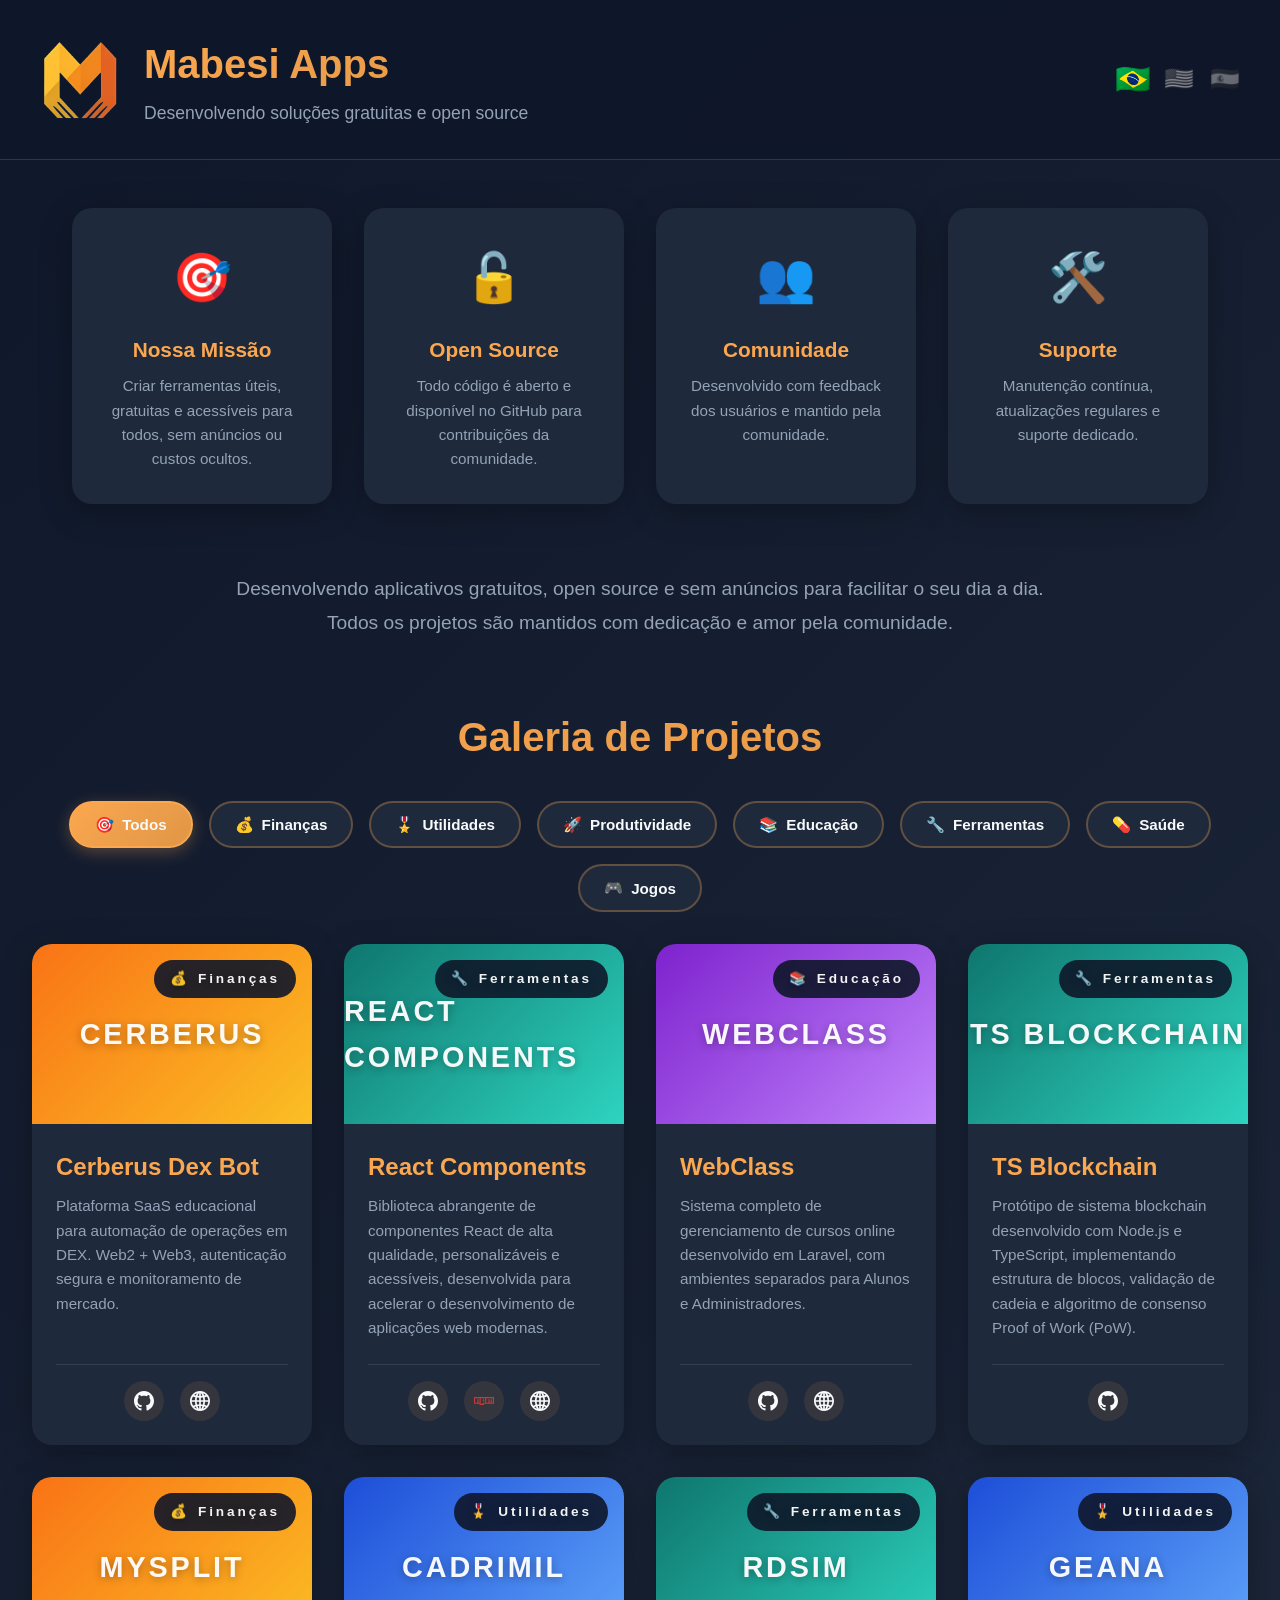
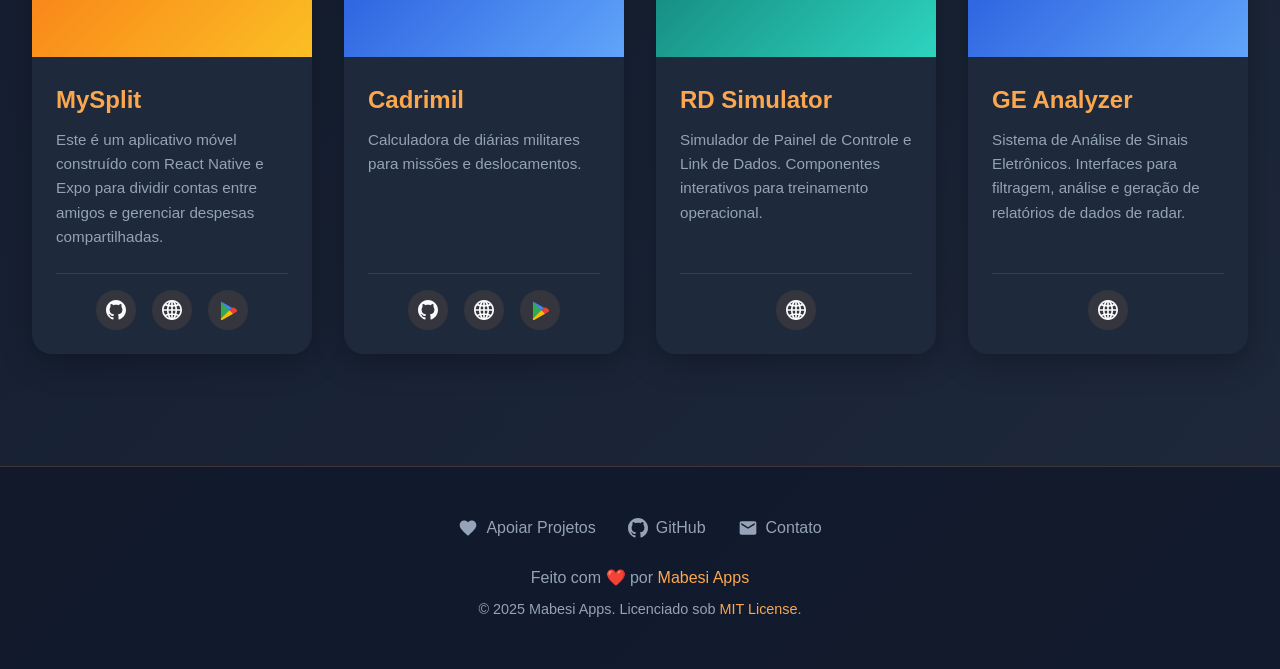
==== commit 0d978c3a: "Refine project cards: dynamic gradients, category tags, and translations" ====
--- a/index.html
+++ b/index.html
@@ -74,7 +74,7 @@
 
     <!-- Projects Section (with title and filters) -->
     <section class="projects-section">
-        <h2 class="section-title" data-i18n="projectsTitle">Nossos Projetos</h2>
+        <h2 class="section-title" data-i18n="projectsTitle">Galeria de Projetos</h2>
 
         <!-- Category Filters -->
         <div class="category-filters" id="category-filters">
--- a/css/styles.css
+++ b/css/styles.css
@@ -15,16 +15,22 @@
     --crypto-gold: #F7931A;
 
     /* Category Colors */
-    --finance-primary: #fba74f;
-    --finance-secondary: #e09646;
-    --utilities-primary: #3b82f6;
-    --utilities-secondary: #2563eb;
-    --productivity-primary: #10b981;
-    --productivity-secondary: #059669;
-    --education-primary: #a855f7;
-    --education-secondary: #9333ea;
-    --default-primary: #64748b;
-    --default-secondary: #475569;
+    --finance-primary: #fbbf24;
+    --finance-secondary: #f97316;
+    --utilities-primary: #60a5fa;
+    --utilities-secondary: #1d4ed8;
+    --productivity-primary: #34d399;
+    --productivity-secondary: #047857;
+    --education-primary: #c084fc;
+    --education-secondary: #7e22ce;
+    --tools-primary: #2dd4bf;
+    --tools-secondary: #0f766e;
+    --health-primary: #f472b6;
+    --health-secondary: #be185d;
+    --games-primary: #a78bfa;
+    --games-secondary: #6d28d9;
+    --default-primary: #94a3b8;
+    --default-secondary: #334155;
 }
 
 body {
@@ -64,7 +70,6 @@
     width: 80px;
     height: 80px;
     border-radius: 20%;
-    box-shadow: 0 4px 16px rgba(251, 167, 79, 0.3);
 }
 
 .logo {
@@ -74,7 +79,7 @@
     -webkit-background-clip: text;
     -webkit-text-fill-color: transparent;
     background-clip: text;
-    margin-bottom: 0.5rem;
+    margin-bottom: 0.2rem;
 }
 
 .tagline {
@@ -302,6 +307,18 @@
     background: linear-gradient(135deg, var(--education-secondary), var(--education-primary));
 }
 
+.project-image.tools {
+    background: linear-gradient(135deg, var(--tools-secondary), var(--tools-primary));
+}
+
+.project-image.health {
+    background: linear-gradient(135deg, var(--health-secondary), var(--health-primary));
+}
+
+.project-image.games {
+    background: linear-gradient(135deg, var(--games-secondary), var(--games-primary));
+}
+
 .project-image.default {
     background: linear-gradient(135deg, var(--default-secondary), var(--default-primary));
 }
@@ -442,7 +459,7 @@
 
 .methods-grid {
     display: grid;
-    grid-template-columns: repeat(auto-fit, minmax(300px, 1fr));
+    grid-template-columns: repeat(2, 1fr);
     gap: 2rem;
 }
 
@@ -454,6 +471,10 @@
     transition: transform 0.3s ease, box-shadow 0.3s ease;
     position: relative;
     overflow: hidden;
+    display: flex;
+    flex-direction: column;
+    align-items: center;
+    text-align: center;
 }
 
 .method-card::before {
@@ -488,8 +509,8 @@
 }
 
 .qr-code {
-    width: 200px;
-    height: 200px;
+    width: 280px;
+    height: 280px;
     background: white;
     margin: 1rem auto;
     border-radius: 12px;
@@ -500,6 +521,12 @@
     color: #333;
     padding: 1rem;
     text-align: center;
+}
+
+.qr-code img {
+    width: 100%;
+    height: 100%;
+    object-fit: contain;
 }
 
 .wallet-address {
@@ -512,6 +539,7 @@
     margin: 1rem 0;
     cursor: pointer;
     transition: background 0.3s ease;
+    width: 100%;
 }
 
 .wallet-address:hover {
@@ -522,16 +550,27 @@
     background: linear-gradient(135deg, var(--primary-orange), var(--secondary-orange));
     color: white;
     border: none;
-    padding: 0.8rem 1.5rem;
+    padding: 1rem 2rem;
     border-radius: 8px;
     cursor: pointer;
-    font-weight: 600;
+    font-weight: 700;
+    font-size: 1.1rem;
     transition: transform 0.3s ease;
     margin-top: 0.5rem;
+    width: 100%;
+    max-width: 300px;
 }
 
 .copy-btn:hover {
     transform: translateY(-2px);
+}
+
+.badges-container {
+    display: flex;
+    justify-content: center;
+    flex-wrap: wrap;
+    gap: 0.5rem;
+    margin-bottom: 0.5rem;
 }
 
 .network-badge {
@@ -541,7 +580,7 @@
     color: var(--success-green);
     border-radius: 20px;
     font-size: 0.85rem;
-    margin: 0.5rem 0.2rem;
+    margin: 0;
 }
 
 /* Footer */
@@ -599,9 +638,13 @@
 /* Responsive Design */
 @media (max-width: 768px) {
     header {
+        padding: 1.5rem;
+    }
+
+    .header-wrapper {
         flex-direction: column;
-        gap: 1rem;
-        padding: 1.5rem;
+        align-items: center;
+        gap: 1.5rem;
     }
 
     .hero h1 {
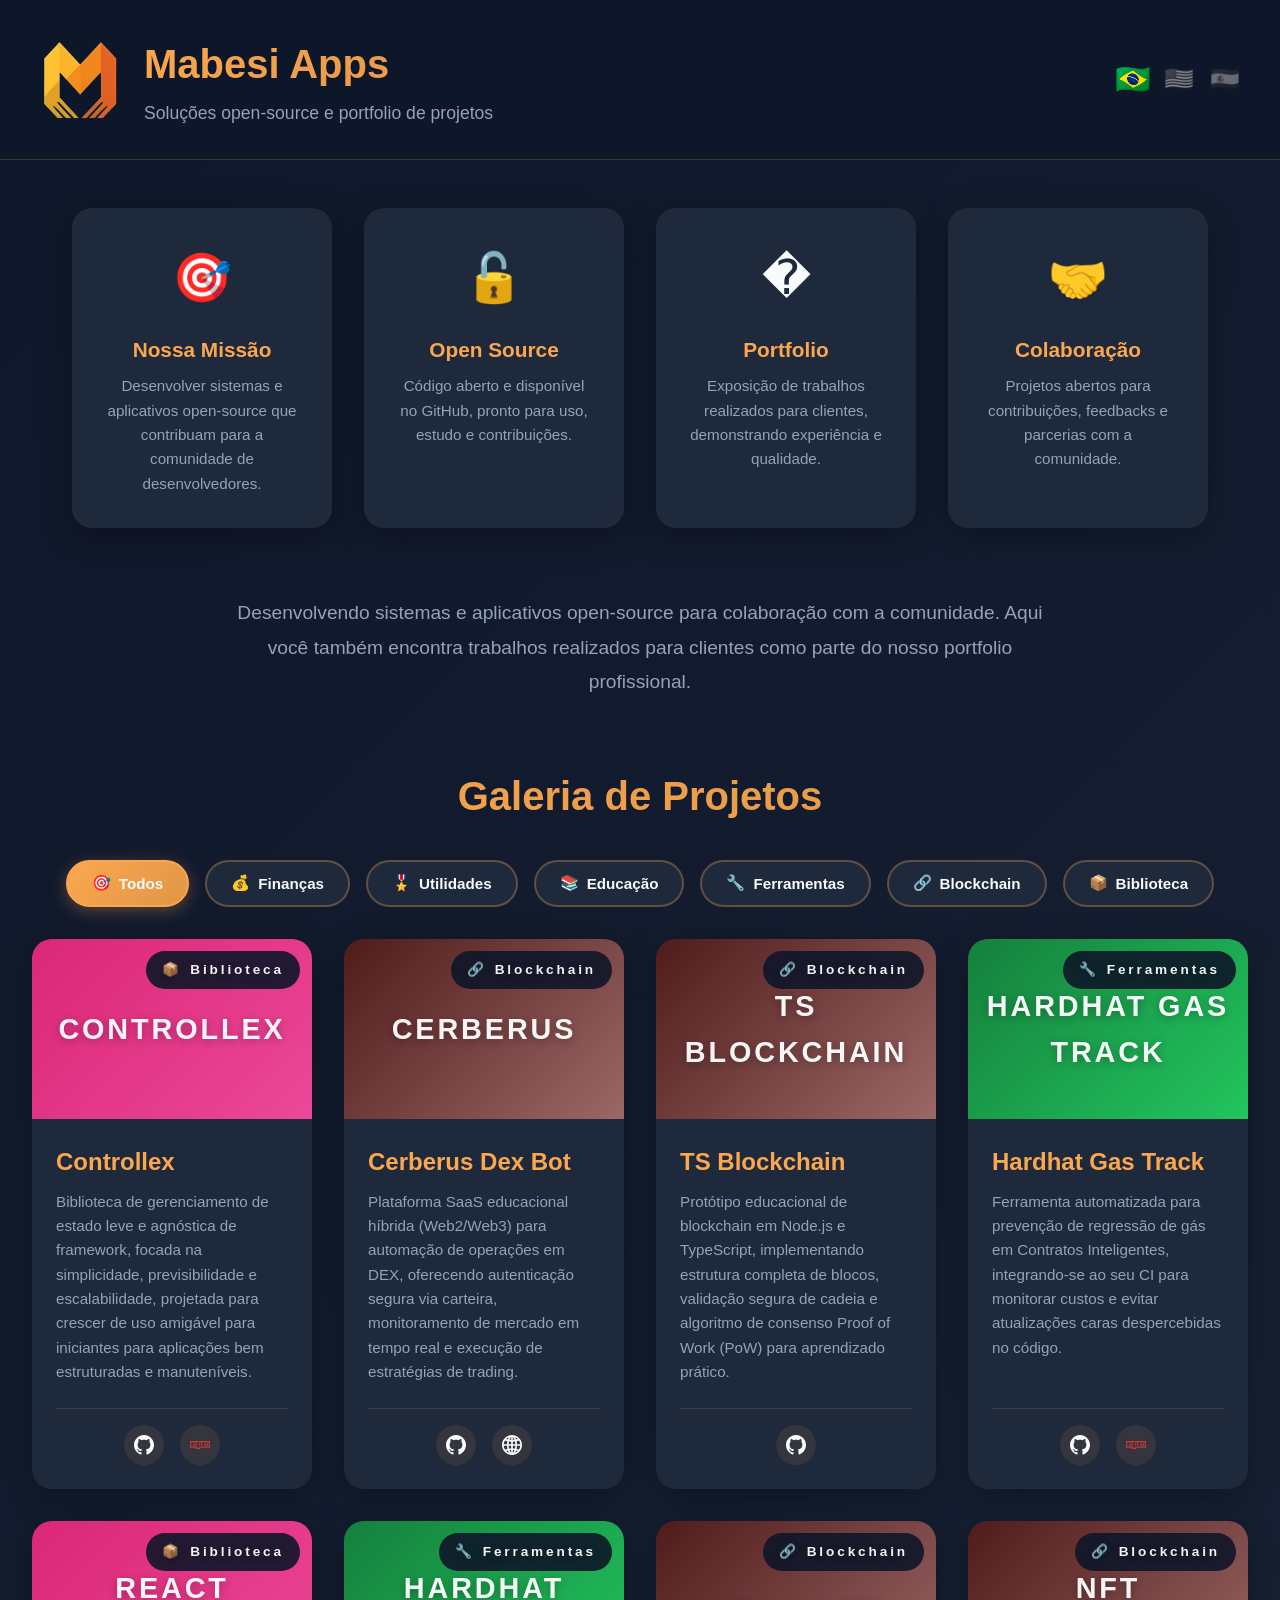
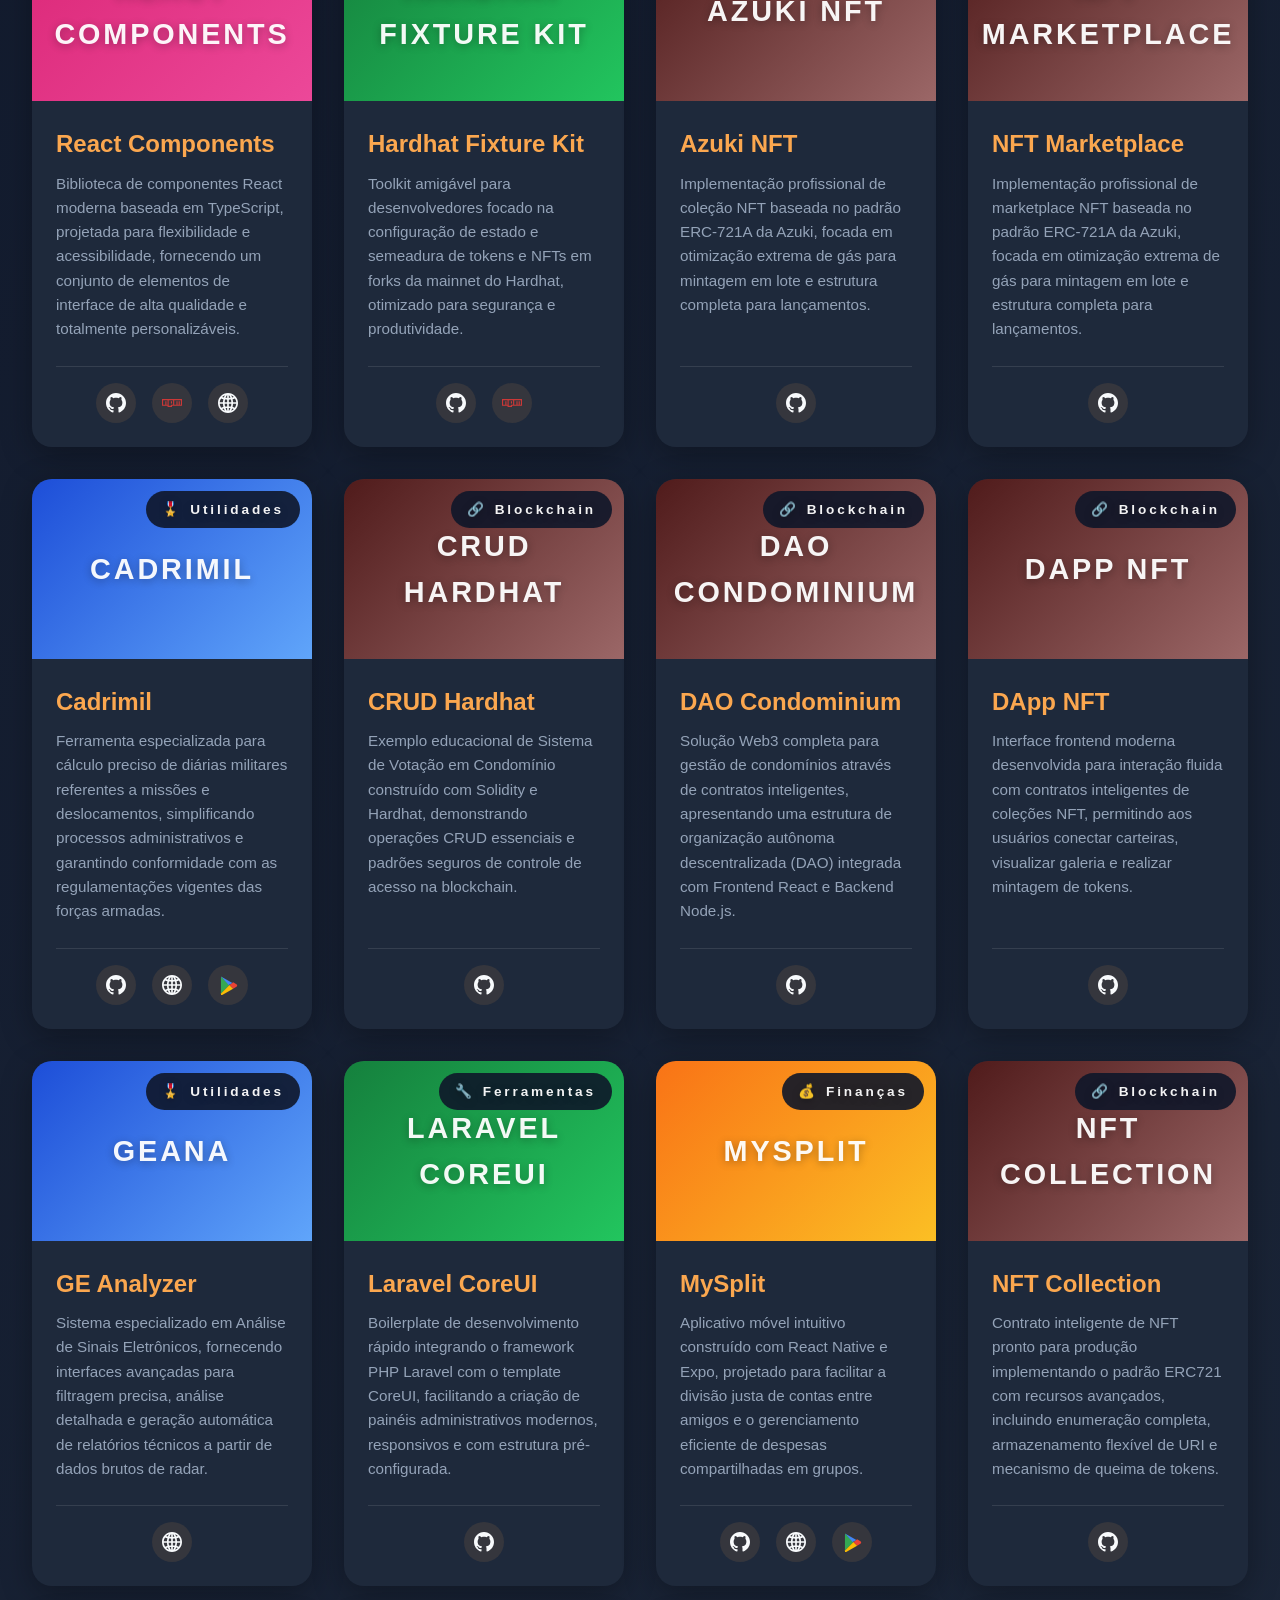
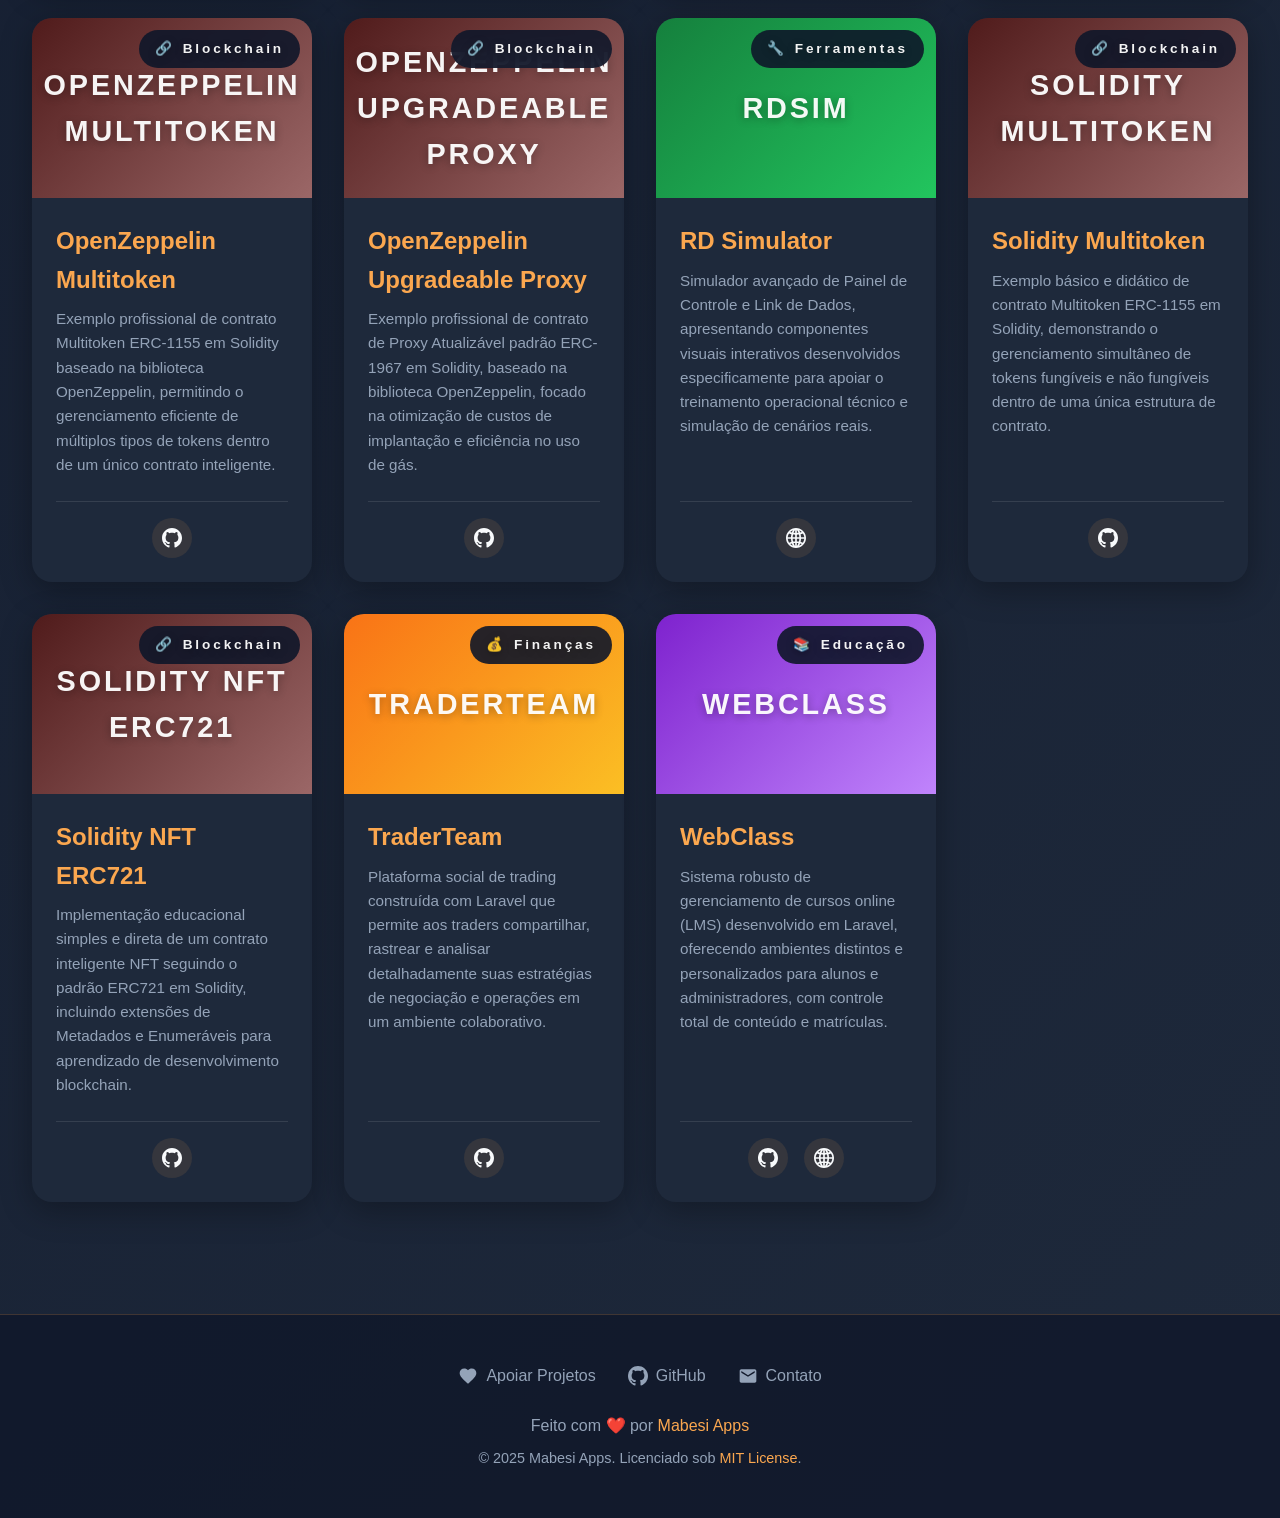
==== commit 2f1a5b7f: "Refactor: Update page texts for professional open-source and portfolio focus - Updated meta descript" ====
--- a/index.html
+++ b/index.html
@@ -4,8 +4,9 @@
 <head>
     <meta charset="UTF-8">
     <meta name="viewport" content="width=device-width, initial-scale=1.0">
-    <meta name="description" content="Mabesi Apps - Desenvolvendo aplicativos gratuitos e open source">
-    <meta name="keywords" content="apps, open source, gratuito, MySplit, Cadrimil">
+    <meta name="description"
+        content="Mabesi Apps - Sistemas e aplicativos open-source para a comunidade e portfolio de projetos">
+    <meta name="keywords" content="apps, open source, portfolio, desenvolvimento, software, comunidade">
     <meta name="author" content="Mabesi Apps">
     <title>Mabesi Apps - Portfolio de Projetos Open Source</title>
     <link rel="icon" type="image/x-icon" href="img/favicon.ico">
@@ -19,7 +20,7 @@
                 <img src="img/mabesiapps_logo.png" alt="Mabesi Apps Logo" class="logo-img">
                 <div>
                     <div class="logo">Mabesi Apps</div>
-                    <div class="tagline" data-i18n="tagline">Desenvolvendo soluções gratuitas e open source</div>
+                    <div class="tagline" data-i18n="tagline">Soluções open-source e portfolio de projetos</div>
                 </div>
             </div>
             <div class="language-switcher">
@@ -37,28 +38,28 @@
                 <div class="about-icon">🎯</div>
                 <h3 data-i18n="aboutMission">Nossa Missão</h3>
                 <p data-i18n="aboutMissionText">
-                    Criar ferramentas úteis, gratuitas e acessíveis para todos, sem anúncios ou custos ocultos.
+                    Desenvolver sistemas e aplicativos open-source que contribuam para a comunidade de desenvolvedores.
                 </p>
             </div>
             <div class="about-card">
                 <div class="about-icon">🔓</div>
                 <h3 data-i18n="aboutOpenSource">Open Source</h3>
                 <p data-i18n="aboutOpenSourceText">
-                    Todo código é aberto e disponível no GitHub para contribuições da comunidade.
+                    Código aberto e disponível no GitHub, pronto para uso, estudo e contribuições.
                 </p>
             </div>
             <div class="about-card">
-                <div class="about-icon">👥</div>
-                <h3 data-i18n="aboutCommunity">Comunidade</h3>
-                <p data-i18n="aboutCommunityText">
-                    Desenvolvido com feedback dos usuários e mantido pela comunidade.
+                <div class="about-icon">�</div>
+                <h3 data-i18n="aboutPortfolio">Portfolio</h3>
+                <p data-i18n="aboutPortfolioText">
+                    Exposição de trabalhos realizados para clientes, demonstrando experiência e qualidade.
                 </p>
             </div>
             <div class="about-card">
-                <div class="about-icon">🛠️</div>
-                <h3 data-i18n="aboutSupport">Suporte</h3>
-                <p data-i18n="aboutSupportText">
-                    Manutenção contínua, atualizações regulares e suporte dedicado.
+                <div class="about-icon">🤝</div>
+                <h3 data-i18n="aboutCollaboration">Colaboração</h3>
+                <p data-i18n="aboutCollaborationText">
+                    Projetos abertos para contribuições, feedbacks e parcerias com a comunidade.
                 </p>
             </div>
         </div>
@@ -67,8 +68,8 @@
     <!-- Hero Text (without title) -->
     <section class="hero-text">
         <p data-i18n="heroText">
-            Desenvolvendo aplicativos gratuitos, open source e sem anúncios para facilitar o seu dia a dia.
-            Todos os projetos são mantidos com dedicação e amor pela comunidade.
+            Desenvolvendo sistemas e aplicativos open-source para colaboração com a comunidade.
+            Aqui você também encontra trabalhos realizados para clientes como parte do nosso portfolio profissional.
         </p>
     </section>
 
--- a/css/styles.css
+++ b/css/styles.css
@@ -23,12 +23,16 @@
     --productivity-secondary: #047857;
     --education-primary: #c084fc;
     --education-secondary: #7e22ce;
-    --tools-primary: #2dd4bf;
-    --tools-secondary: #0f766e;
+    --tools-primary: #22c55e;
+    --tools-secondary: #15803d;
     --health-primary: #f472b6;
     --health-secondary: #be185d;
     --games-primary: #a78bfa;
     --games-secondary: #6d28d9;
+    --blockchain-primary: #9b6767;
+    --blockchain-secondary: #501b1b;
+    --library-primary: #ec4899;
+    --library-secondary: #db2777;
     --default-primary: #94a3b8;
     --default-secondary: #334155;
 }
@@ -243,6 +247,61 @@
     box-shadow: 0 4px 16px rgba(251, 167, 79, 0.3);
 }
 
+/* Category-specific filter button styles */
+.filter-btn[data-category="finance"].active {
+    background: linear-gradient(135deg, var(--finance-secondary), var(--finance-primary));
+    border-color: var(--finance-primary);
+    box-shadow: 0 4px 16px rgba(251, 191, 36, 0.3);
+}
+
+.filter-btn[data-category="utilities"].active {
+    background: linear-gradient(135deg, var(--utilities-secondary), var(--utilities-primary));
+    border-color: var(--utilities-primary);
+    box-shadow: 0 4px 16px rgba(96, 165, 250, 0.3);
+}
+
+.filter-btn[data-category="productivity"].active {
+    background: linear-gradient(135deg, var(--productivity-secondary), var(--productivity-primary));
+    border-color: var(--productivity-primary);
+    box-shadow: 0 4px 16px rgba(52, 211, 153, 0.3);
+}
+
+.filter-btn[data-category="education"].active {
+    background: linear-gradient(135deg, var(--education-secondary), var(--education-primary));
+    border-color: var(--education-primary);
+    box-shadow: 0 4px 16px rgba(192, 132, 252, 0.3);
+}
+
+.filter-btn[data-category="tools"].active {
+    background: linear-gradient(135deg, var(--tools-secondary), var(--tools-primary));
+    border-color: var(--tools-primary);
+    box-shadow: 0 4px 16px rgba(34, 197, 94, 0.3);
+}
+
+.filter-btn[data-category="health"].active {
+    background: linear-gradient(135deg, var(--health-secondary), var(--health-primary));
+    border-color: var(--health-primary);
+    box-shadow: 0 4px 16px rgba(244, 114, 182, 0.3);
+}
+
+.filter-btn[data-category="games"].active {
+    background: linear-gradient(135deg, var(--games-secondary), var(--games-primary));
+    border-color: var(--games-primary);
+    box-shadow: 0 4px 16px rgba(167, 139, 250, 0.3);
+}
+
+.filter-btn[data-category="blockchain"].active {
+    background: linear-gradient(135deg, var(--blockchain-secondary), var(--blockchain-primary));
+    border-color: var(--blockchain-primary);
+    box-shadow: 0 4px 16px rgba(155, 103, 103, 0.3);
+}
+
+.filter-btn[data-category="library"].active {
+    background: linear-gradient(135deg, var(--library-secondary), var(--library-primary));
+    border-color: var(--library-primary);
+    box-shadow: 0 4px 16px rgba(236, 72, 153, 0.3);
+}
+
 .projects-grid {
     display: grid;
     grid-template-columns: repeat(auto-fill, minmax(280px, 1fr));
@@ -288,6 +347,9 @@
     font-family: -apple-system, BlinkMacSystemFont, 'Segoe UI', 'Roboto', 'Oxygen', 'Ubuntu', sans-serif;
     color: rgba(255, 255, 255, 0.95);
     text-shadow: 0 2px 8px rgba(0, 0, 0, 0.3);
+    text-align: center;
+    padding: 1rem;
+    word-wrap: break-word;
 }
 
 /* Category-based gradients */
@@ -319,14 +381,22 @@
     background: linear-gradient(135deg, var(--games-secondary), var(--games-primary));
 }
 
+.project-image.blockchain {
+    background: linear-gradient(135deg, var(--blockchain-secondary), var(--blockchain-primary));
+}
+
+.project-image.library {
+    background: linear-gradient(135deg, var(--library-secondary), var(--library-primary));
+}
+
 .project-image.default {
     background: linear-gradient(135deg, var(--default-secondary), var(--default-primary));
 }
 
 .project-category {
     position: absolute;
-    top: 1rem;
-    right: 1rem;
+    top: 0.75rem;
+    right: 0.75rem;
     background: rgba(15, 23, 42, 0.9);
     padding: 0.5rem 1rem;
     border-radius: 20px;
@@ -335,6 +405,8 @@
     align-items: center;
     gap: 0.5rem;
     backdrop-filter: blur(10px);
+    z-index: 10;
+    max-width: calc(100% - 1.5rem);
 }
 
 .project-content {
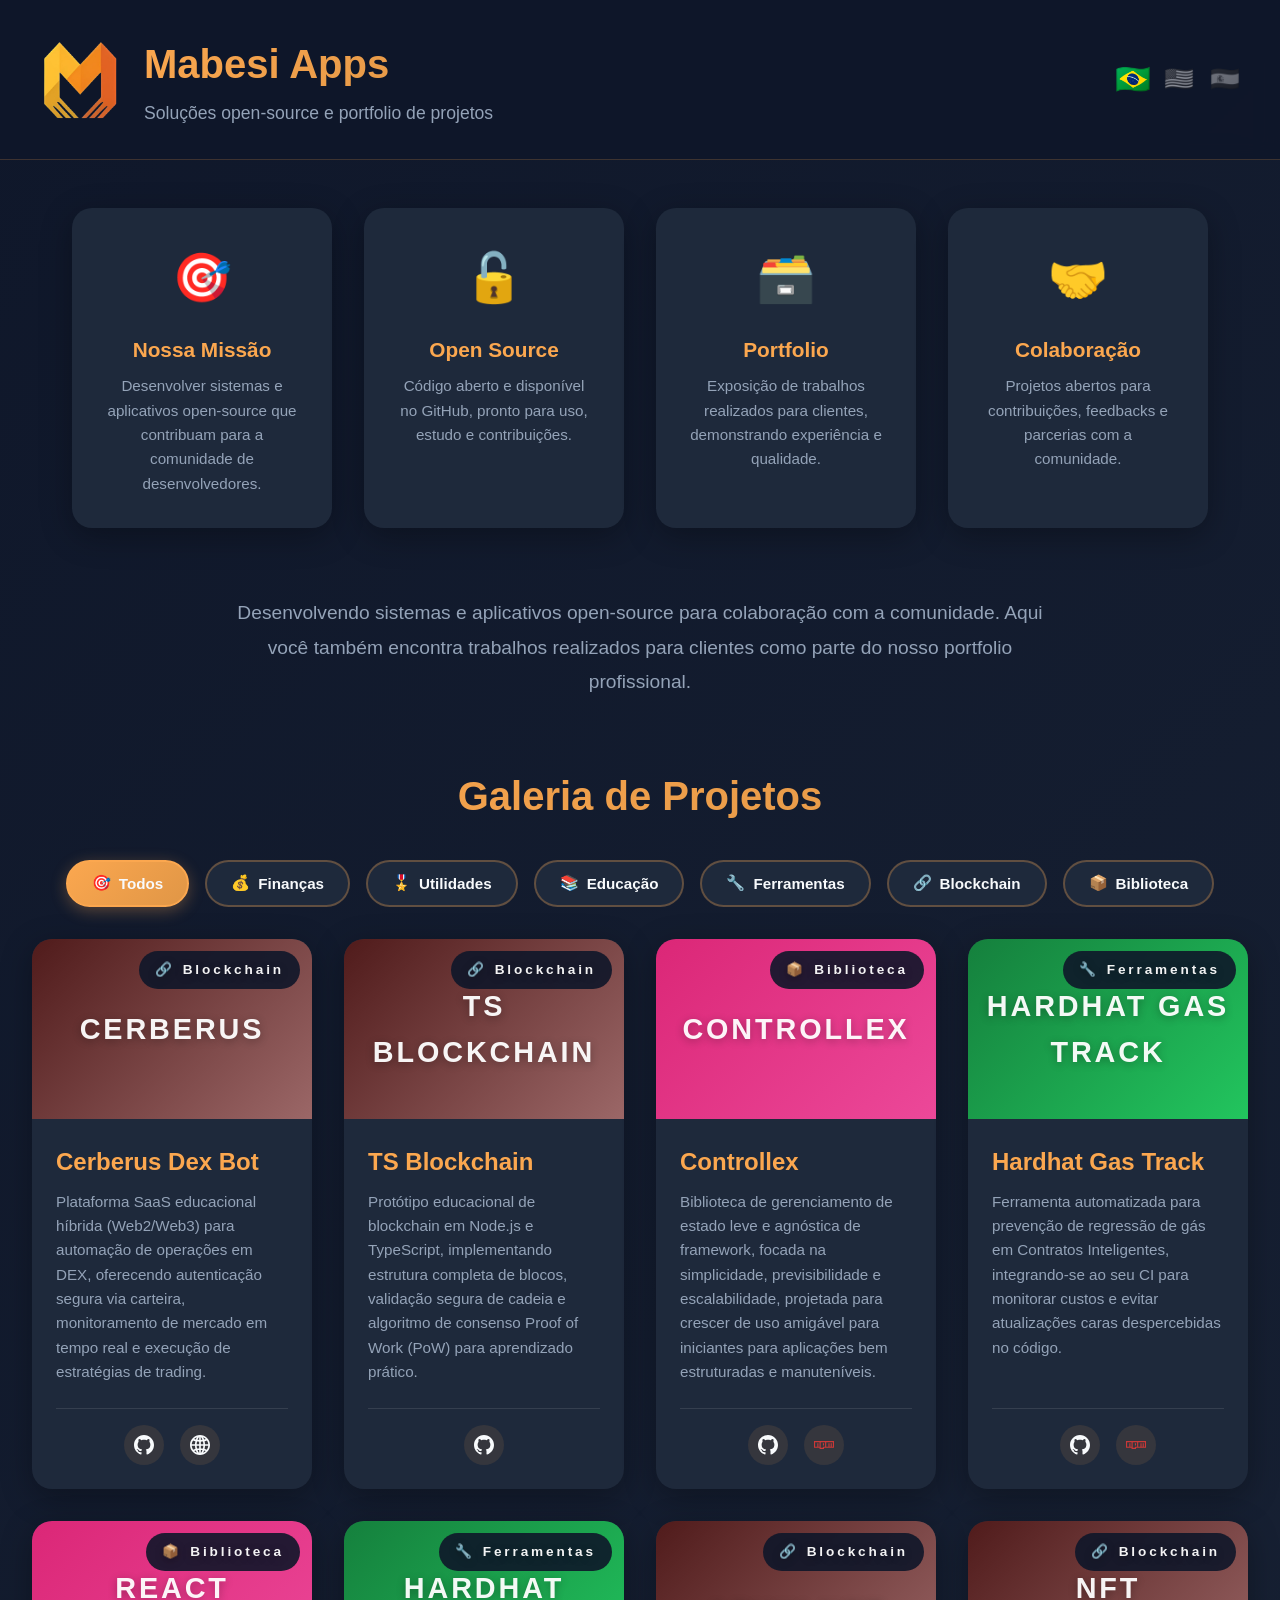
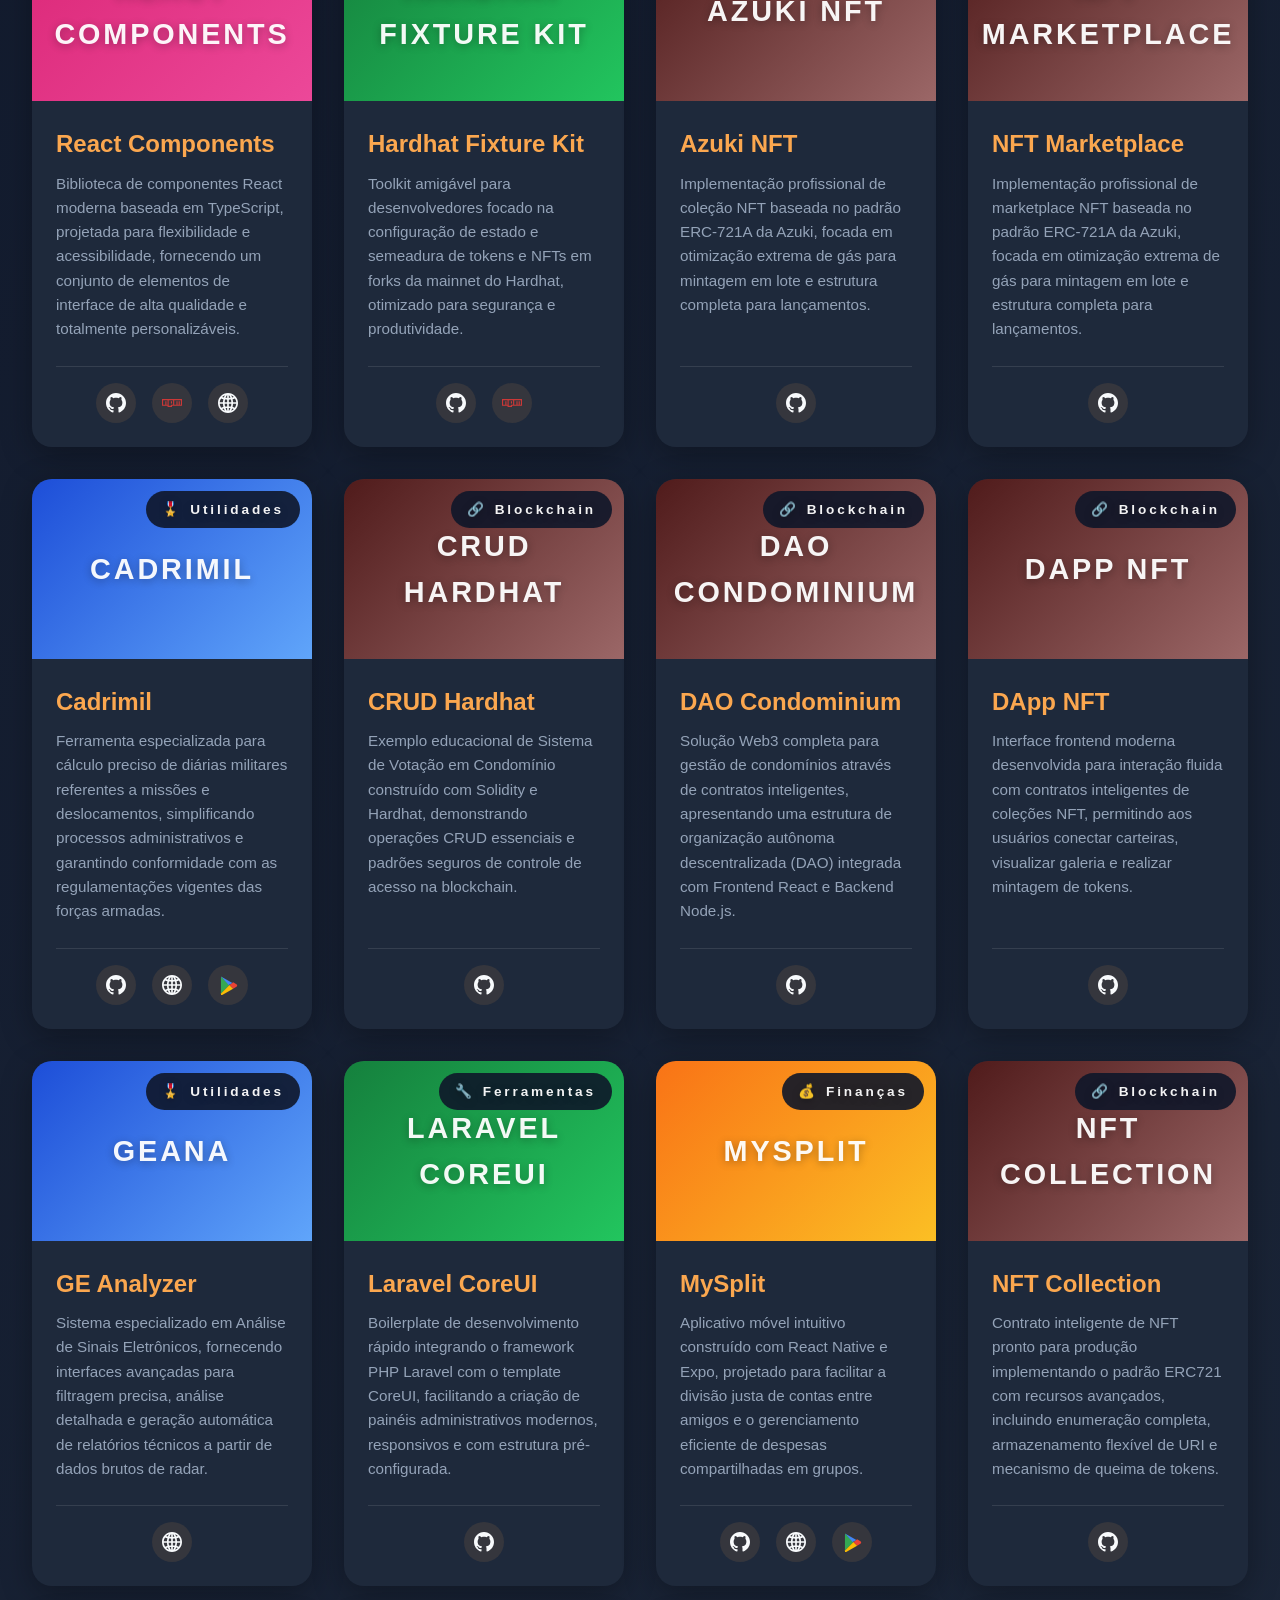
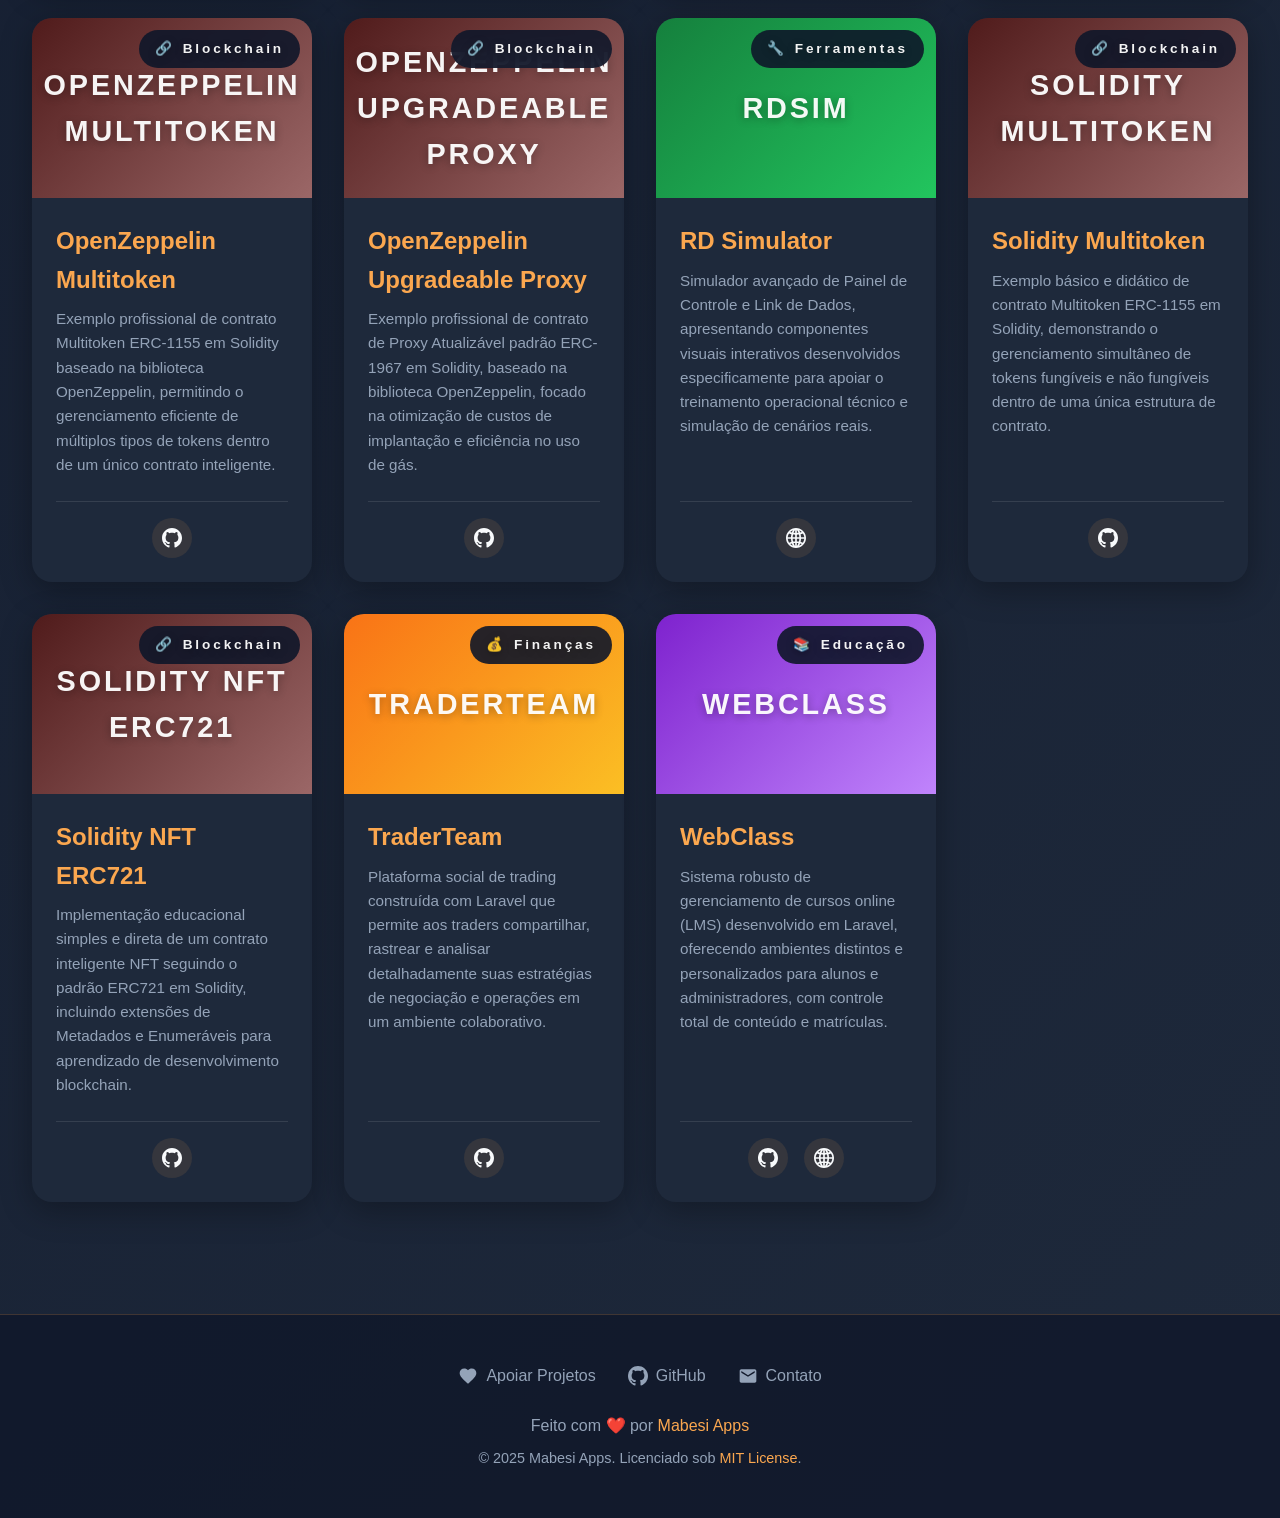
==== commit 45cb4db4: "Update index.html and projects.json" ====
--- a/index.html
+++ b/index.html
@@ -49,7 +49,7 @@
                 </p>
             </div>
             <div class="about-card">
-                <div class="about-icon">�</div>
+                <div class="about-icon">🗃️</div>
                 <h3 data-i18n="aboutPortfolio">Portfolio</h3>
                 <p data-i18n="aboutPortfolioText">
                     Exposição de trabalhos realizados para clientes, demonstrando experiência e qualidade.
